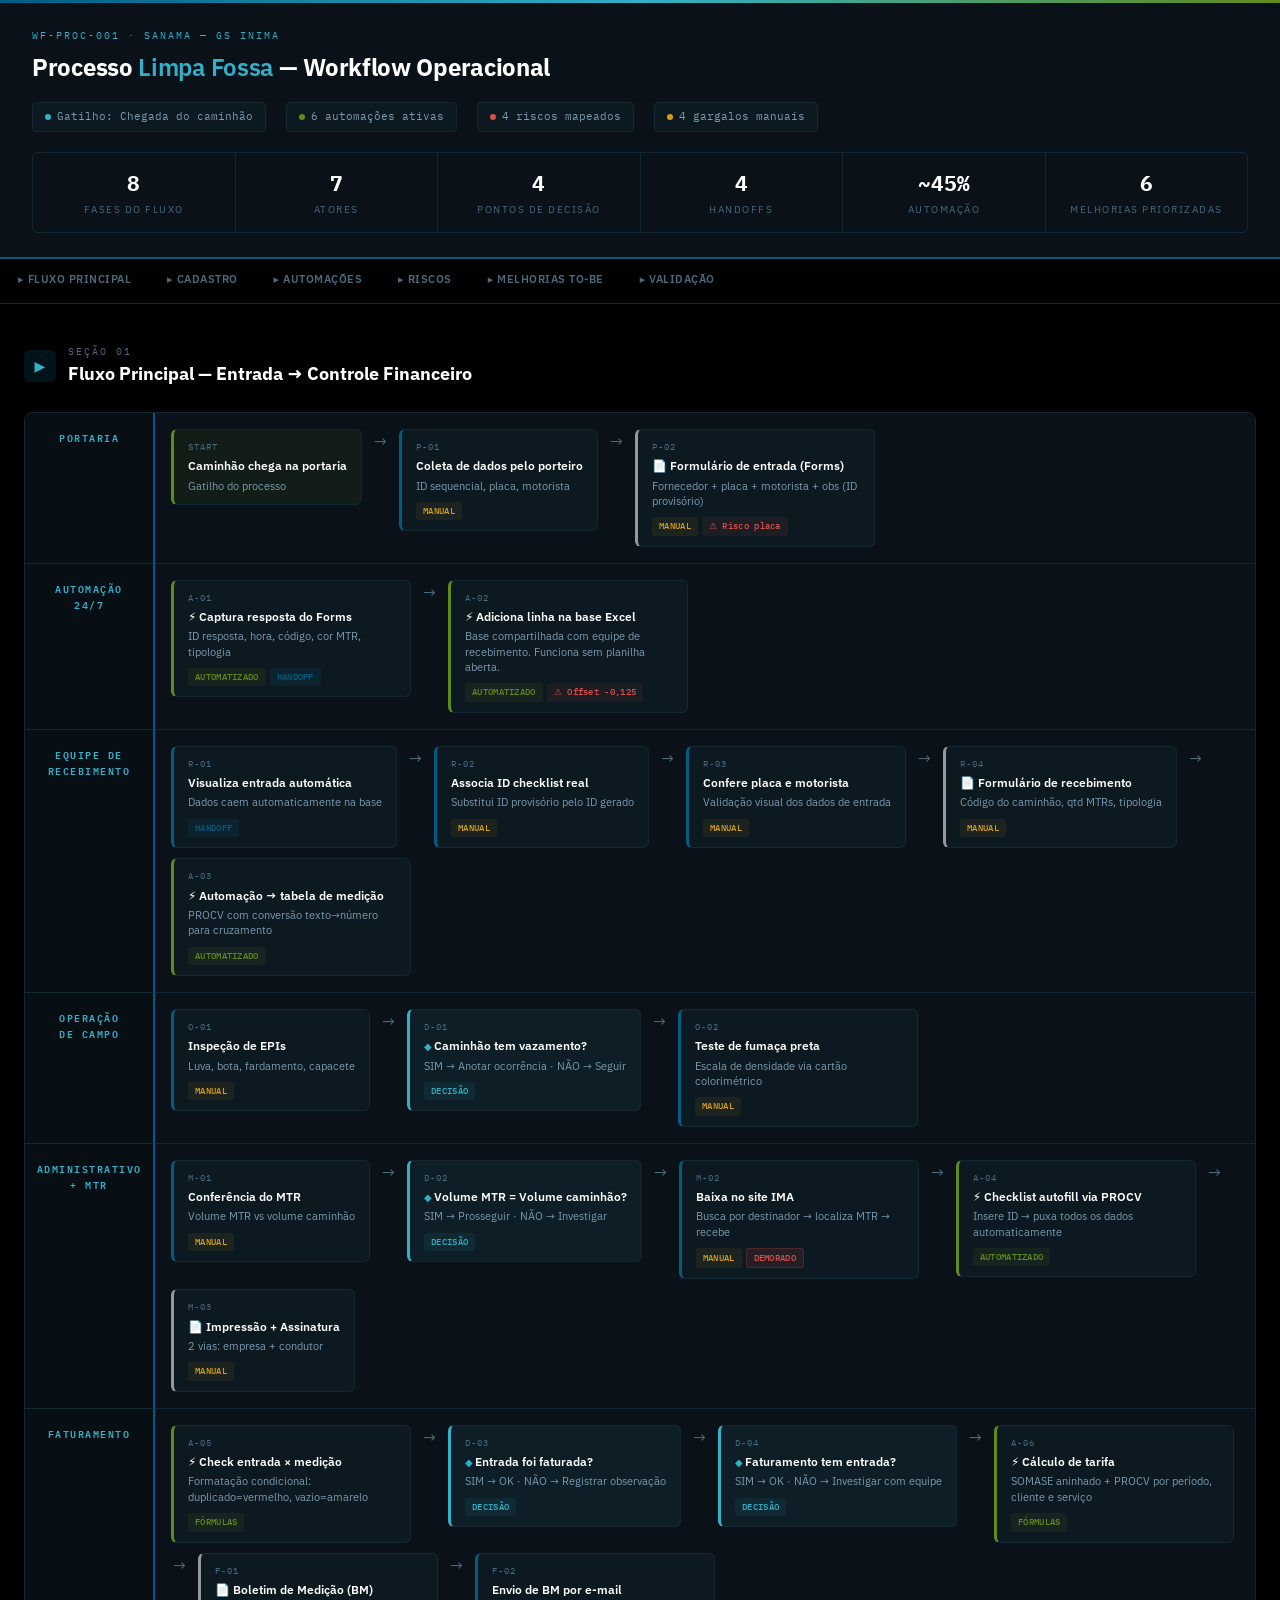
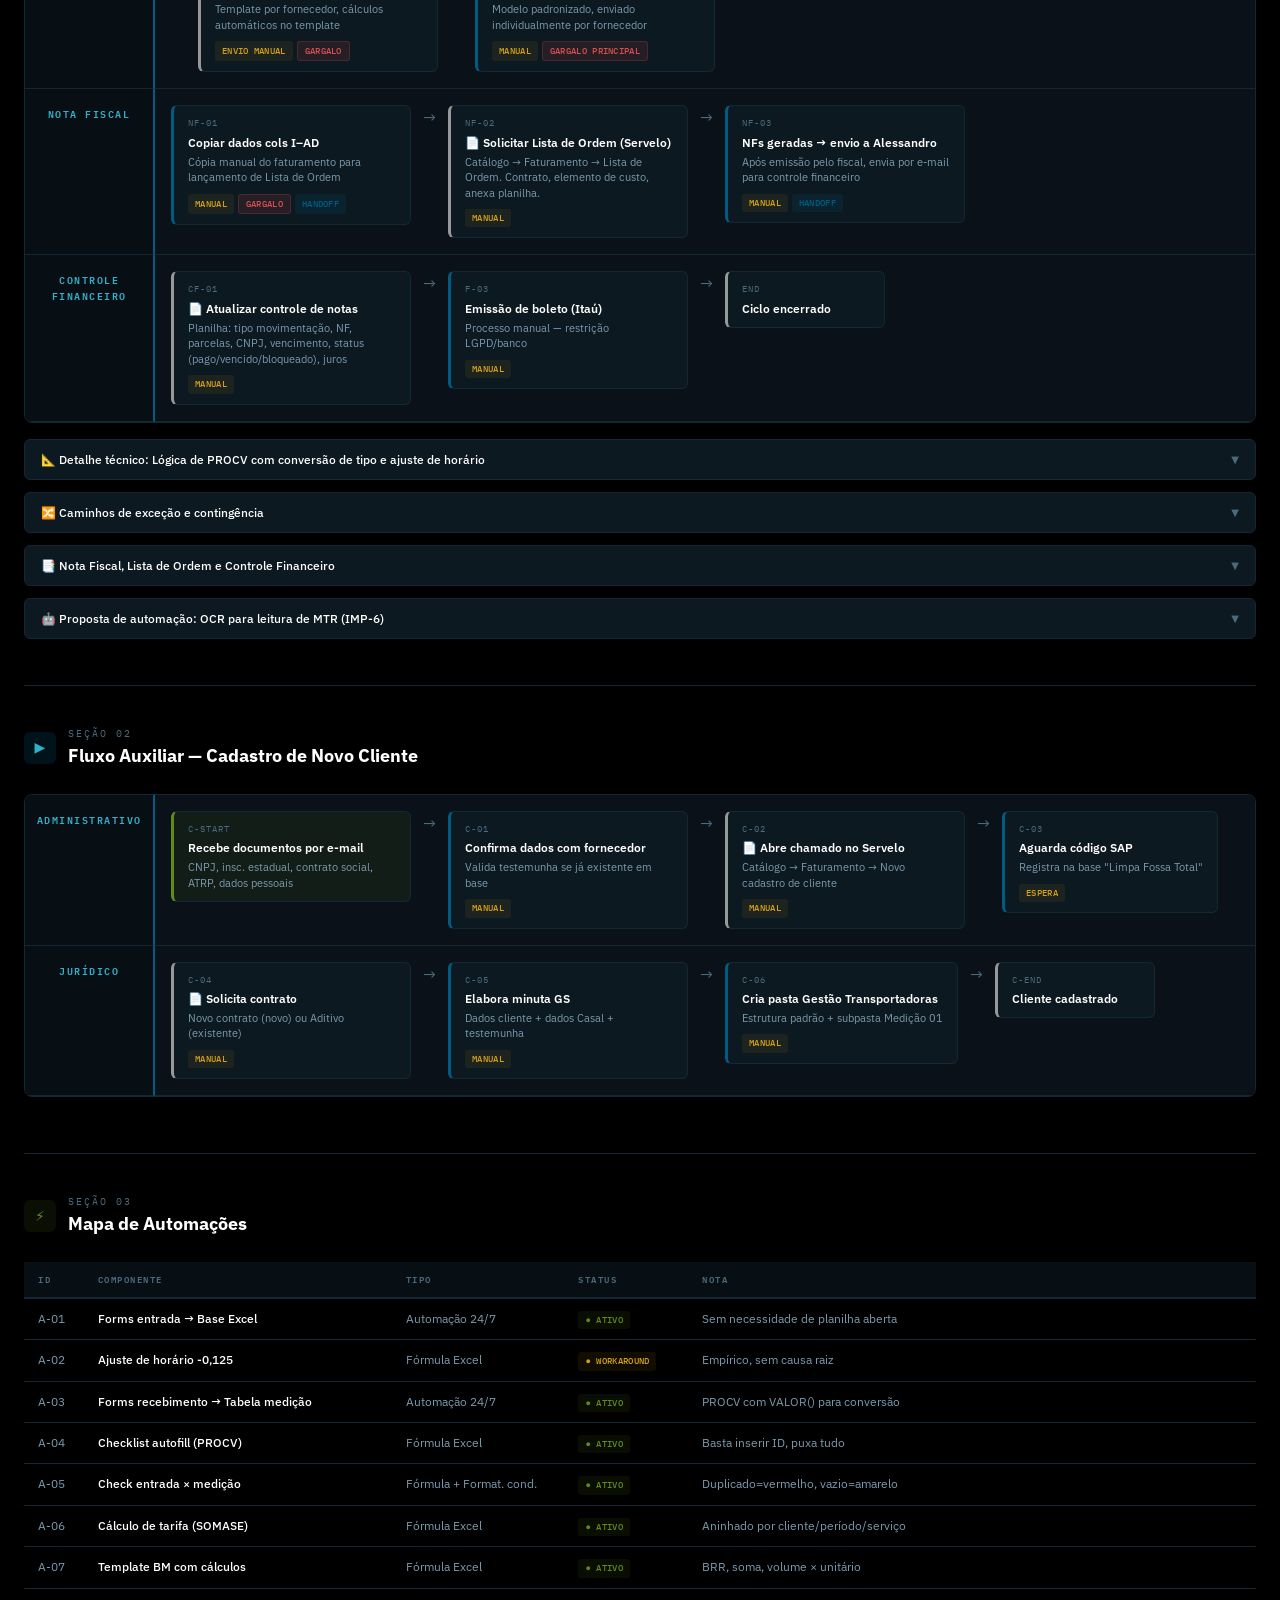
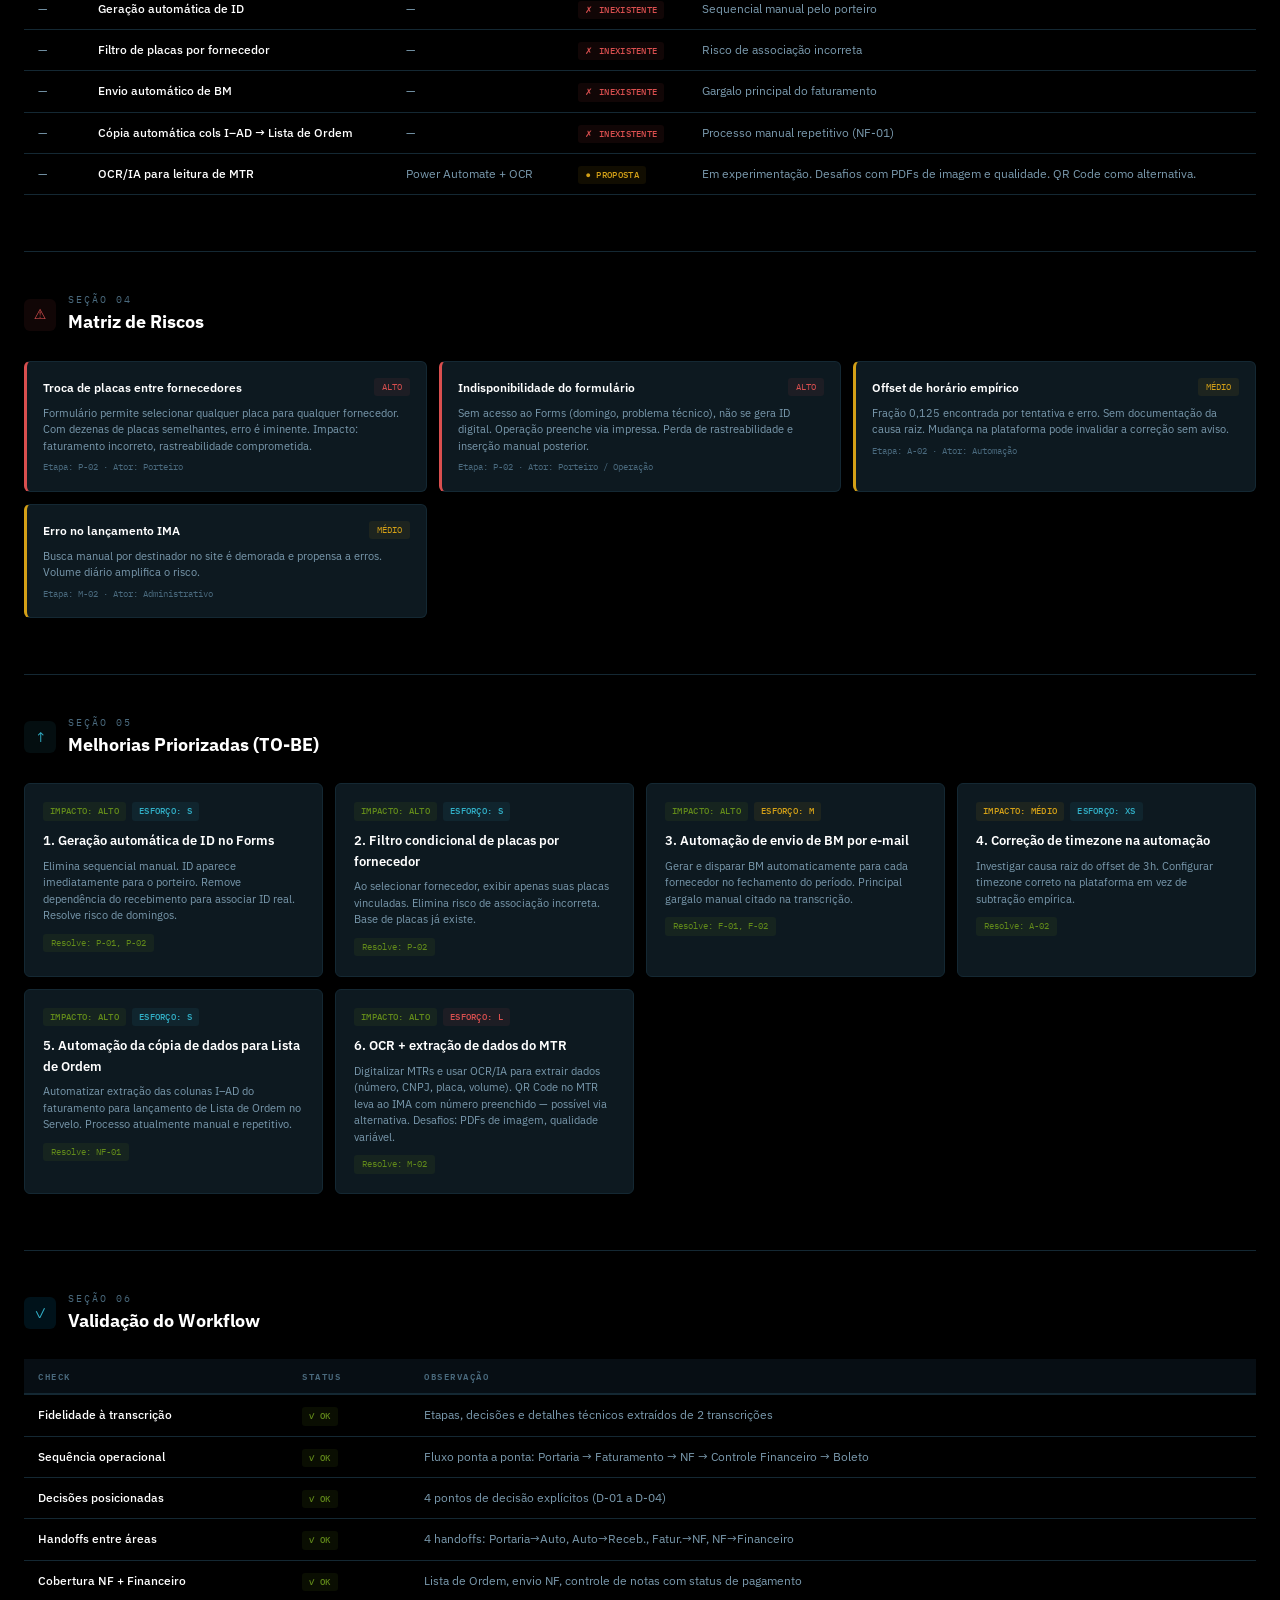
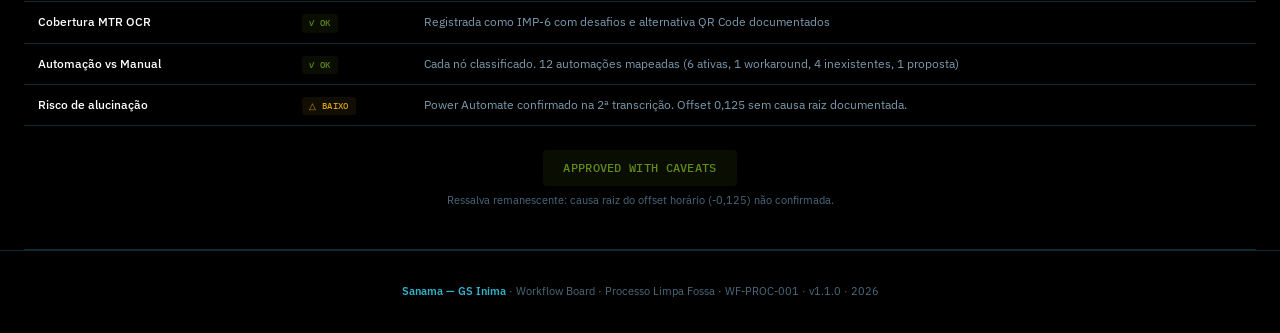
==== index.html @ 97bb38b0 "first commit" ====
<!DOCTYPE html>
<html lang="pt-BR">
<head>
<meta charset="UTF-8">
<meta name="viewport" content="width=device-width, initial-scale=1.0">
<title>Workflow Board — Processo Limpa Fossa | Sanama — GS Inima</title>
<meta name="description" content="Painel operacional do processo Limpa Fossa — workflow completo da entrada de caminhões ao faturamento. Sanama — GS Inima.">
<meta name="robots" content="index, follow">
<meta name="author" content="Sanama — GS Inima">

<!-- Open Graph -->
<meta property="og:title" content="Workflow Board — Processo Limpa Fossa">
<meta property="og:description" content="Painel operacional do processo Limpa Fossa — workflow completo da entrada de caminhões ao faturamento.">
<meta property="og:type" content="website">
<meta property="og:locale" content="pt_BR">

<!-- Favicon -->
<link rel="icon" type="image/svg+xml" href="brand/favicon.svg">

<!-- Fonts -->
<link rel="preconnect" href="https://fonts.googleapis.com">
<link rel="preconnect" href="https://fonts.gstatic.com" crossorigin>
<link href="https://fonts.googleapis.com/css2?family=IBM+Plex+Sans:wght@400;500;600;700&family=IBM+Plex+Mono:wght@400;500&display=swap" rel="stylesheet">

<!-- Styles: tokens → layout → components -->
<link rel="stylesheet" href="app/css/brand-tokens.css">
<link rel="stylesheet" href="app/css/layout.css">
<link rel="stylesheet" href="app/css/components.css">
</head>
<body>

<!-- ═══ BOARD HEADER ═══ -->
<header class="board-header">
  <div class="header-top">
    <div>
      <div class="header-id">WF-PROC-001 · Sanama — GS Inima</div>
      <h1 class="header-title">Processo <span>Limpa Fossa</span> — Workflow Operacional</h1>
    </div>
    <div class="header-meta">
      <div class="meta-chip"><span class="dot dot-info"></span> Gatilho: Chegada do caminhão</div>
      <div class="meta-chip"><span class="dot dot-auto"></span> 6 automações ativas</div>
      <div class="meta-chip"><span class="dot dot-risk"></span> 4 riscos mapeados</div>
      <div class="meta-chip"><span class="dot dot-manual"></span> 4 gargalos manuais</div>
    </div>
  </div>
  <div class="kpi-strip">
    <div class="kpi"><div class="kpi-val">8</div><div class="kpi-label">Fases do fluxo</div></div>
    <div class="kpi"><div class="kpi-val">7</div><div class="kpi-label">Atores</div></div>
    <div class="kpi"><div class="kpi-val">4</div><div class="kpi-label">Pontos de decisão</div></div>
    <div class="kpi"><div class="kpi-val">4</div><div class="kpi-label">Handoffs</div></div>
    <div class="kpi"><div class="kpi-val">~45%</div><div class="kpi-label">Automação</div></div>
    <div class="kpi"><div class="kpi-val">6</div><div class="kpi-label">Melhorias priorizadas</div></div>
  </div>
</header>

<!-- ═══ NAV ═══ -->
<nav class="board-nav" id="board-nav">
  <div class="nav-inner">
    <a href="#fluxo">▸ Fluxo principal</a>
    <a href="#cadastro-flow">▸ Cadastro</a>
    <a href="#automacoes">▸ Automações</a>
    <a href="#riscos">▸ Riscos</a>
    <a href="#melhorias">▸ Melhorias TO-BE</a>
    <a href="#validacao">▸ Validação</a>
  </div>
</nav>

<!-- ═══ MAIN BOARD ═══ -->
<div class="board">

<!-- ═══ FLUXO PRINCIPAL ═══ -->
<section class="board-section" id="fluxo">
  <div class="section-bar">
    <div class="section-icon flow">▶</div>
    <div>
      <div class="section-tag">Seção 01</div>
      <div class="section-name">Fluxo Principal — Entrada → Controle Financeiro</div>
    </div>
  </div>

  <!-- SWIMLANE BOARD -->
  <div class="swimlane-board">

    <!-- PORTARIA -->
    <div class="swim-label"><div class="swim-label-text">Portaria</div></div>
    <div class="swim-content">
      <div class="node node-start">
        <div class="node-id">START</div>
        <div class="node-name">Caminhão chega na portaria</div>
        <div class="node-desc">Gatilho do processo</div>
      </div>
      <div class="arrow-r">→</div>
      <div class="node node-process">
        <div class="node-id">P-01</div>
        <div class="node-name">Coleta de dados pelo porteiro</div>
        <div class="node-desc">ID sequencial, placa, motorista</div>
        <div class="node-badges"><span class="badge b-manual">MANUAL</span></div>
      </div>
      <div class="arrow-r">→</div>
      <div class="node node-document">
        <div class="node-id">P-02</div>
        <div class="node-name">Formulário de entrada (Forms)</div>
        <div class="node-desc">Fornecedor + placa + motorista + obs (ID provisório)</div>
        <div class="node-badges"><span class="badge b-manual">MANUAL</span><span class="badge b-risk">⚠ Risco placa</span></div>
      </div>
    </div>

    <!-- AUTOMAÇÃO -->
    <div class="swim-label"><div class="swim-label-text">Automação<br>24/7</div></div>
    <div class="swim-content">
      <div class="node node-auto">
        <div class="node-id">A-01</div>
        <div class="node-name">Captura resposta do Forms</div>
        <div class="node-desc">ID resposta, hora, código, cor MTR, tipologia</div>
        <div class="node-badges"><span class="badge b-auto">AUTOMATIZADO</span><span class="badge b-handoff">HANDOFF</span></div>
      </div>
      <div class="arrow-r">→</div>
      <div class="node node-auto">
        <div class="node-id">A-02</div>
        <div class="node-name">Adiciona linha na base Excel</div>
        <div class="node-desc">Base compartilhada com equipe de recebimento. Funciona sem planilha aberta.</div>
        <div class="node-badges"><span class="badge b-auto">AUTOMATIZADO</span><span class="badge b-risk">⚠ Offset -0,125</span></div>
      </div>
    </div>

    <!-- RECEBIMENTO -->
    <div class="swim-label"><div class="swim-label-text">Equipe de<br>Recebimento</div></div>
    <div class="swim-content">
      <div class="node node-process">
        <div class="node-id">R-01</div>
        <div class="node-name">Visualiza entrada automática</div>
        <div class="node-desc">Dados caem automaticamente na base</div>
        <div class="node-badges"><span class="badge b-handoff">HANDOFF</span></div>
      </div>
      <div class="arrow-r">→</div>
      <div class="node node-process">
        <div class="node-id">R-02</div>
        <div class="node-name">Associa ID checklist real</div>
        <div class="node-desc">Substitui ID provisório pelo ID gerado</div>
        <div class="node-badges"><span class="badge b-manual">MANUAL</span></div>
      </div>
      <div class="arrow-r">→</div>
      <div class="node node-process">
        <div class="node-id">R-03</div>
        <div class="node-name">Confere placa e motorista</div>
        <div class="node-desc">Validação visual dos dados de entrada</div>
        <div class="node-badges"><span class="badge b-manual">MANUAL</span></div>
      </div>
      <div class="arrow-r">→</div>
      <div class="node node-document">
        <div class="node-id">R-04</div>
        <div class="node-name">Formulário de recebimento</div>
        <div class="node-desc">Código do caminhão, qtd MTRs, tipologia</div>
        <div class="node-badges"><span class="badge b-manual">MANUAL</span></div>
      </div>
      <div class="arrow-r">→</div>
      <div class="node node-auto">
        <div class="node-id">A-03</div>
        <div class="node-name">Automação → tabela de medição</div>
        <div class="node-desc">PROCV com conversão texto→número para cruzamento</div>
        <div class="node-badges"><span class="badge b-auto">AUTOMATIZADO</span></div>
      </div>
    </div>

    <!-- OPERAÇÃO -->
    <div class="swim-label"><div class="swim-label-text">Operação<br>de Campo</div></div>
    <div class="swim-content">
      <div class="node node-process">
        <div class="node-id">O-01</div>
        <div class="node-name">Inspeção de EPIs</div>
        <div class="node-desc">Luva, bota, fardamento, capacete</div>
        <div class="node-badges"><span class="badge b-manual">MANUAL</span></div>
      </div>
      <div class="arrow-r">→</div>
      <div class="node node-decision">
        <div class="node-id">D-01</div>
        <div class="node-name">Caminhão tem vazamento?</div>
        <div class="node-desc">SIM → Anotar ocorrência · NÃO → Seguir</div>
        <div class="node-badges"><span class="badge b-decision">DECISÃO</span></div>
      </div>
      <div class="arrow-r">→</div>
      <div class="node node-process">
        <div class="node-id">O-02</div>
        <div class="node-name">Teste de fumaça preta</div>
        <div class="node-desc">Escala de densidade via cartão colorimétrico</div>
        <div class="node-badges"><span class="badge b-manual">MANUAL</span></div>
      </div>
    </div>

    <!-- ADMINISTRATIVO + MTR -->
    <div class="swim-label"><div class="swim-label-text">Administrativo<br>+ MTR</div></div>
    <div class="swim-content">
      <div class="node node-process">
        <div class="node-id">M-01</div>
        <div class="node-name">Conferência do MTR</div>
        <div class="node-desc">Volume MTR vs volume caminhão</div>
        <div class="node-badges"><span class="badge b-manual">MANUAL</span></div>
      </div>
      <div class="arrow-r">→</div>
      <div class="node node-decision">
        <div class="node-id">D-02</div>
        <div class="node-name">Volume MTR = Volume caminhão?</div>
        <div class="node-desc">SIM → Prosseguir · NÃO → Investigar</div>
        <div class="node-badges"><span class="badge b-decision">DECISÃO</span></div>
      </div>
      <div class="arrow-r">→</div>
      <div class="node node-process">
        <div class="node-id">M-02</div>
        <div class="node-name">Baixa no site IMA</div>
        <div class="node-desc">Busca por destinador → localiza MTR → recebe</div>
        <div class="node-badges"><span class="badge b-manual">MANUAL</span><span class="badge b-bottleneck">DEMORADO</span></div>
      </div>
      <div class="arrow-r">→</div>
      <div class="node node-auto">
        <div class="node-id">A-04</div>
        <div class="node-name">Checklist autofill via PROCV</div>
        <div class="node-desc">Insere ID → puxa todos os dados automaticamente</div>
        <div class="node-badges"><span class="badge b-auto">AUTOMATIZADO</span></div>
      </div>
      <div class="arrow-r">→</div>
      <div class="node node-document">
        <div class="node-id">M-03</div>
        <div class="node-name">Impressão + Assinatura</div>
        <div class="node-desc">2 vias: empresa + condutor</div>
        <div class="node-badges"><span class="badge b-manual">MANUAL</span></div>
      </div>
    </div>

    <!-- FATURAMENTO -->
    <div class="swim-label"><div class="swim-label-text">Faturamento</div></div>
    <div class="swim-content">
      <div class="node node-auto">
        <div class="node-id">A-05</div>
        <div class="node-name">Check entrada × medição</div>
        <div class="node-desc">Formatação condicional: duplicado=vermelho, vazio=amarelo</div>
        <div class="node-badges"><span class="badge b-auto">FÓRMULAS</span></div>
      </div>
      <div class="arrow-r">→</div>
      <div class="node node-decision">
        <div class="node-id">D-03</div>
        <div class="node-name">Entrada foi faturada?</div>
        <div class="node-desc">SIM → OK · NÃO → Registrar observação</div>
        <div class="node-badges"><span class="badge b-decision">DECISÃO</span></div>
      </div>
      <div class="arrow-r">→</div>
      <div class="node node-decision">
        <div class="node-id">D-04</div>
        <div class="node-name">Faturamento tem entrada?</div>
        <div class="node-desc">SIM → OK · NÃO → Investigar com equipe</div>
        <div class="node-badges"><span class="badge b-decision">DECISÃO</span></div>
      </div>
      <div class="arrow-r">→</div>
      <div class="node node-auto">
        <div class="node-id">A-06</div>
        <div class="node-name">Cálculo de tarifa</div>
        <div class="node-desc">SOMASE aninhado + PROCV por período, cliente e serviço</div>
        <div class="node-badges"><span class="badge b-auto">FÓRMULAS</span></div>
      </div>
      <div class="arrow-r">→</div>
      <div class="node node-document">
        <div class="node-id">F-01</div>
        <div class="node-name">Boletim de Medição (BM)</div>
        <div class="node-desc">Template por fornecedor, cálculos automáticos no template</div>
        <div class="node-badges"><span class="badge b-manual">ENVIO MANUAL</span><span class="badge b-bottleneck">GARGALO</span></div>
      </div>
      <div class="arrow-r">→</div>
      <div class="node node-process">
        <div class="node-id">F-02</div>
        <div class="node-name">Envio de BM por e-mail</div>
        <div class="node-desc">Modelo padronizado, enviado individualmente por fornecedor</div>
        <div class="node-badges"><span class="badge b-manual">MANUAL</span><span class="badge b-bottleneck">GARGALO PRINCIPAL</span></div>
      </div>
    </div>

    <!-- NOTA FISCAL -->
    <div class="swim-label"><div class="swim-label-text">Nota Fiscal</div></div>
    <div class="swim-content">
      <div class="node node-process">
        <div class="node-id">NF-01</div>
        <div class="node-name">Copiar dados cols I–AD</div>
        <div class="node-desc">Cópia manual do faturamento para lançamento de Lista de Ordem</div>
        <div class="node-badges"><span class="badge b-manual">MANUAL</span><span class="badge b-bottleneck">GARGALO</span><span class="badge b-handoff">HANDOFF</span></div>
      </div>
      <div class="arrow-r">→</div>
      <div class="node node-document">
        <div class="node-id">NF-02</div>
        <div class="node-name">Solicitar Lista de Ordem (Servelo)</div>
        <div class="node-desc">Catálogo → Faturamento → Lista de Ordem. Contrato, elemento de custo, anexa planilha.</div>
        <div class="node-badges"><span class="badge b-manual">MANUAL</span></div>
      </div>
      <div class="arrow-r">→</div>
      <div class="node node-process">
        <div class="node-id">NF-03</div>
        <div class="node-name">NFs geradas → envio a Alessandro</div>
        <div class="node-desc">Após emissão pelo fiscal, envia por e-mail para controle financeiro</div>
        <div class="node-badges"><span class="badge b-manual">MANUAL</span><span class="badge b-handoff">HANDOFF</span></div>
      </div>
    </div>

    <!-- CONTROLE FINANCEIRO -->
    <div class="swim-label"><div class="swim-label-text">Controle<br>Financeiro</div></div>
    <div class="swim-content">
      <div class="node node-document">
        <div class="node-id">CF-01</div>
        <div class="node-name">Atualizar controle de notas</div>
        <div class="node-desc">Planilha: tipo movimentação, NF, parcelas, CNPJ, vencimento, status (pago/vencido/bloqueado), juros</div>
        <div class="node-badges"><span class="badge b-manual">MANUAL</span></div>
      </div>
      <div class="arrow-r">→</div>
      <div class="node node-process">
        <div class="node-id">F-03</div>
        <div class="node-name">Emissão de boleto (Itaú)</div>
        <div class="node-desc">Processo manual — restrição LGPD/banco</div>
        <div class="node-badges"><span class="badge b-manual">MANUAL</span></div>
      </div>
      <div class="arrow-r">→</div>
      <div class="node node-end">
        <div class="node-id">END</div>
        <div class="node-name">Ciclo encerrado</div>
      </div>
    </div>
  </div>

  <!-- Expandable: Detalhes técnicos -->
  <button class="detail-toggle" onclick="toggleDetail(this)">
    <span>📐 Detalhe técnico: Lógica de PROCV com conversão de tipo e ajuste de horário</span>
    <span class="chevron">▼</span>
  </button>
  <div class="detail-body">
    <div class="detail-inner">
      <strong>Conversão de tipo:</strong> O ID da resposta do Forms é texto; o ID na base de medição é número. O PROCV usa VALOR() para converter texto → número inteiro antes da procura.<br><br>
      <strong>Ajuste de horário:</strong> A automação registra hora com offset de +3h em relação ao real. Subtração de 0,125 (fração de dia = 3h) corrige o problema. Método: comparação manual entre hora de chegada física e hora registrada, até convergir.<br><br>
      <strong>Fórmulas de faturamento:</strong> SOMASE aninhado procura por cliente + período + serviço e retorna volume em m³. PROCV de apoio retorna valor unitário. Descontos aplicados diretamente no unitário antes da multiplicação.
    </div>
  </div>

  <!-- Expandable: Exceções -->
  <button class="detail-toggle" onclick="toggleDetail(this)">
    <span>🔀 Caminhos de exceção e contingência</span>
    <span class="chevron">▼</span>
  </button>
  <div class="detail-body">
    <div class="detail-inner">
      <strong>Domingo / Sem acesso ao Forms:</strong> Porteiro não gera ID digital. Equipe de operação preenche via impressa manualmente. Impacto: perda de rastreabilidade digital, inserção manual posterior.<br><br>
      <strong>Entrada sem faturamento:</strong> Quando caminhão não descarta (flat de gordura, porta lançada 2x). Requer observação justificando. Check administrativo identifica esses casos.<br><br>
      <strong>Faturamento sem entrada:</strong> Anomalia que exige investigação com equipe de recebimento.
    </div>
  </div>

  <!-- Expandable: Nota Fiscal + Controle Financeiro -->
  <button class="detail-toggle" onclick="toggleDetail(this)">
    <span>📑 Nota Fiscal, Lista de Ordem e Controle Financeiro</span>
    <span class="chevron">▼</span>
  </button>
  <div class="detail-body">
    <div class="detail-inner">
      <strong>Lista de Ordem:</strong> Após clientes confirmarem (ou após 2 dias sem retorno), copia-se manualmente as colunas I a AD da planilha de faturamento. Solicitação via Servelo: Catálogo → Faturamento → Lista de Ordem. Campos fixos: contrato, elemento de custo. Anexa planilha e informa referência (ex: "Lista de Ordem nº 142").<br><br>
      <strong>Controle Financeiro:</strong> Planilha gerida por Alessandro. Campos: tipo de movimentação (entrada, parcelamento, adiantamento), número NF, parcela atual / total, CNPJ, data de lançamento, valor emitido, vencimento, dias bloqueados, data de bloqueio, tratativa, data de pagamento, valor recebido, juros, receita/despesas. Fórmula de status: se vencido, calcula diferença entre data de bloqueio e vencimento. Campos de receita/despesas raramente preenchidos na prática.
    </div>
  </div>

  <!-- Expandable: MTR OCR proposta -->
  <button class="detail-toggle" onclick="toggleDetail(this)">
    <span>🤖 Proposta de automação: OCR para leitura de MTR (IMP-6)</span>
    <span class="chevron">▼</span>
  </button>
  <div class="detail-body">
    <div class="detail-inner">
      <strong>Conceito:</strong> Digitalizar todos os MTRs do dia no final do expediente. Automação (Power Automate + OCR/IA) lê os documentos e extrai: número MTR, razão social do gerador, CNPJ, transportador, placa, motorista, código IBAMA, volume (litros/m³/ton).<br><br>
      <strong>Desafios identificados:</strong> Os MTRs são PDFs de imagem (não copiáveis). A qualidade da cópia varia e causa dificuldade para OCR reconhecer números. O campo de assinatura do motorista é manuscrito, não digitado — difícil de extrair automaticamente.<br><br>
      <strong>Via alternativa (QR Code):</strong> Cada MTR possui QR Code que redireciona ao site do IMA com o número do MTR já preenchido na tela de consulta. Possível via de extração de dados via scraping ou API do IMA — mas até o momento não há API disponível.
    </div>
  </div>
</section>

<!-- ═══ FLUXO CADASTRO ═══ -->
<section class="board-section" id="cadastro-flow">
  <div class="section-bar">
    <div class="section-icon flow">▶</div>
    <div>
      <div class="section-tag">Seção 02</div>
      <div class="section-name">Fluxo Auxiliar — Cadastro de Novo Cliente</div>
    </div>
  </div>

  <div class="swimlane-board">
    <div class="swim-label"><div class="swim-label-text">Administrativo</div></div>
    <div class="swim-content">
      <div class="node node-start">
        <div class="node-id">C-START</div>
        <div class="node-name">Recebe documentos por e-mail</div>
        <div class="node-desc">CNPJ, insc. estadual, contrato social, ATRP, dados pessoais</div>
      </div>
      <div class="arrow-r">→</div>
      <div class="node node-process">
        <div class="node-id">C-01</div>
        <div class="node-name">Confirma dados com fornecedor</div>
        <div class="node-desc">Valida testemunha se já existente em base</div>
        <div class="node-badges"><span class="badge b-manual">MANUAL</span></div>
      </div>
      <div class="arrow-r">→</div>
      <div class="node node-document">
        <div class="node-id">C-02</div>
        <div class="node-name">Abre chamado no Servelo</div>
        <div class="node-desc">Catálogo → Faturamento → Novo cadastro de cliente</div>
        <div class="node-badges"><span class="badge b-manual">MANUAL</span></div>
      </div>
      <div class="arrow-r">→</div>
      <div class="node node-process">
        <div class="node-id">C-03</div>
        <div class="node-name">Aguarda código SAP</div>
        <div class="node-desc">Registra na base "Limpa Fossa Total"</div>
        <div class="node-badges"><span class="badge b-manual">ESPERA</span></div>
      </div>
    </div>

    <div class="swim-label"><div class="swim-label-text">Jurídico</div></div>
    <div class="swim-content">
      <div class="node node-document">
        <div class="node-id">C-04</div>
        <div class="node-name">Solicita contrato</div>
        <div class="node-desc">Novo contrato (novo) ou Aditivo (existente)</div>
        <div class="node-badges"><span class="badge b-manual">MANUAL</span></div>
      </div>
      <div class="arrow-r">→</div>
      <div class="node node-process">
        <div class="node-id">C-05</div>
        <div class="node-name">Elabora minuta GS</div>
        <div class="node-desc">Dados cliente + dados Casal + testemunha</div>
        <div class="node-badges"><span class="badge b-manual">MANUAL</span></div>
      </div>
      <div class="arrow-r">→</div>
      <div class="node node-process">
        <div class="node-id">C-06</div>
        <div class="node-name">Cria pasta Gestão Transportadoras</div>
        <div class="node-desc">Estrutura padrão + subpasta Medição 01</div>
        <div class="node-badges"><span class="badge b-manual">MANUAL</span></div>
      </div>
      <div class="arrow-r">→</div>
      <div class="node node-end">
        <div class="node-id">C-END</div>
        <div class="node-name">Cliente cadastrado</div>
      </div>
    </div>
  </div>
</section>

<!-- ═══ AUTOMAÇÕES ═══ -->
<section class="board-section" id="automacoes">
  <div class="section-bar">
    <div class="section-icon auto">⚡</div>
    <div>
      <div class="section-tag">Seção 03</div>
      <div class="section-name">Mapa de Automações</div>
    </div>
  </div>

  <table class="auto-table">
    <thead>
      <tr><th>ID</th><th>Componente</th><th>Tipo</th><th>Status</th><th>Nota</th></tr>
    </thead>
    <tbody>
      <tr><td>A-01</td><td class="td-name">Forms entrada → Base Excel</td><td>Automação 24/7</td><td><span class="badge b-auto">● ATIVO</span></td><td>Sem necessidade de planilha aberta</td></tr>
      <tr><td>A-02</td><td class="td-name">Ajuste de horário -0,125</td><td>Fórmula Excel</td><td><span class="badge b-warning">● WORKAROUND</span></td><td>Empírico, sem causa raiz</td></tr>
      <tr><td>A-03</td><td class="td-name">Forms recebimento → Tabela medição</td><td>Automação 24/7</td><td><span class="badge b-auto">● ATIVO</span></td><td>PROCV com VALOR() para conversão</td></tr>
      <tr><td>A-04</td><td class="td-name">Checklist autofill (PROCV)</td><td>Fórmula Excel</td><td><span class="badge b-auto">● ATIVO</span></td><td>Basta inserir ID, puxa tudo</td></tr>
      <tr><td>A-05</td><td class="td-name">Check entrada × medição</td><td>Fórmula + Format. cond.</td><td><span class="badge b-auto">● ATIVO</span></td><td>Duplicado=vermelho, vazio=amarelo</td></tr>
      <tr><td>A-06</td><td class="td-name">Cálculo de tarifa (SOMASE)</td><td>Fórmula Excel</td><td><span class="badge b-auto">● ATIVO</span></td><td>Aninhado por cliente/período/serviço</td></tr>
      <tr><td>A-07</td><td class="td-name">Template BM com cálculos</td><td>Fórmula Excel</td><td><span class="badge b-auto">● ATIVO</span></td><td>BRR, soma, volume × unitário</td></tr>
      <tr><td>—</td><td class="td-name">Geração automática de ID</td><td>—</td><td><span class="badge b-risk">✗ INEXISTENTE</span></td><td>Sequencial manual pelo porteiro</td></tr>
      <tr><td>—</td><td class="td-name">Filtro de placas por fornecedor</td><td>—</td><td><span class="badge b-risk">✗ INEXISTENTE</span></td><td>Risco de associação incorreta</td></tr>
      <tr><td>—</td><td class="td-name">Envio automático de BM</td><td>—</td><td><span class="badge b-risk">✗ INEXISTENTE</span></td><td>Gargalo principal do faturamento</td></tr>
      <tr><td>—</td><td class="td-name">Cópia automática cols I–AD → Lista de Ordem</td><td>—</td><td><span class="badge b-risk">✗ INEXISTENTE</span></td><td>Processo manual repetitivo (NF-01)</td></tr>
      <tr><td>—</td><td class="td-name">OCR/IA para leitura de MTR</td><td>Power Automate + OCR</td><td><span class="badge b-warning">● PROPOSTA</span></td><td>Em experimentação. Desafios com PDFs de imagem e qualidade. QR Code como alternativa.</td></tr>
    </tbody>
  </table>
</section>

<!-- ═══ RISCOS ═══ -->
<section class="board-section" id="riscos">
  <div class="section-bar">
    <div class="section-icon risk">⚠</div>
    <div>
      <div class="section-tag">Seção 04</div>
      <div class="section-name">Matriz de Riscos</div>
    </div>
  </div>

  <div class="risk-grid">
    <div class="risk-card high">
      <div class="risk-header">
        <div class="risk-title">Troca de placas entre fornecedores</div>
        <span class="risk-level rl-high">ALTO</span>
      </div>
      <div class="risk-desc">Formulário permite selecionar qualquer placa para qualquer fornecedor. Com dezenas de placas semelhantes, erro é iminente. Impacto: faturamento incorreto, rastreabilidade comprometida.</div>
      <div class="risk-step">Etapa: P-02 · Ator: Porteiro</div>
    </div>
    <div class="risk-card high">
      <div class="risk-header">
        <div class="risk-title">Indisponibilidade do formulário</div>
        <span class="risk-level rl-high">ALTO</span>
      </div>
      <div class="risk-desc">Sem acesso ao Forms (domingo, problema técnico), não se gera ID digital. Operação preenche via impressa. Perda de rastreabilidade e inserção manual posterior.</div>
      <div class="risk-step">Etapa: P-02 · Ator: Porteiro / Operação</div>
    </div>
    <div class="risk-card medium">
      <div class="risk-header">
        <div class="risk-title">Offset de horário empírico</div>
        <span class="risk-level rl-med">MÉDIO</span>
      </div>
      <div class="risk-desc">Fração 0,125 encontrada por tentativa e erro. Sem documentação da causa raiz. Mudança na plataforma pode invalidar a correção sem aviso.</div>
      <div class="risk-step">Etapa: A-02 · Ator: Automação</div>
    </div>
    <div class="risk-card medium">
      <div class="risk-header">
        <div class="risk-title">Erro no lançamento IMA</div>
        <span class="risk-level rl-med">MÉDIO</span>
      </div>
      <div class="risk-desc">Busca manual por destinador no site é demorada e propensa a erros. Volume diário amplifica o risco.</div>
      <div class="risk-step">Etapa: M-02 · Ator: Administrativo</div>
    </div>
  </div>
</section>

<!-- ═══ MELHORIAS ═══ -->
<section class="board-section" id="melhorias">
  <div class="section-bar">
    <div class="section-icon improve">↑</div>
    <div>
      <div class="section-tag">Seção 05</div>
      <div class="section-name">Melhorias Priorizadas (TO-BE)</div>
    </div>
  </div>

  <div class="improve-grid">
    <div class="improve-card">
      <div class="improve-priority">
        <span class="badge b-auto">IMPACTO: ALTO</span>
        <span class="badge b-decision">ESFORÇO: S</span>
      </div>
      <div class="improve-title">1. Geração automática de ID no Forms</div>
      <div class="improve-desc">Elimina sequencial manual. ID aparece imediatamente para o porteiro. Remove dependência do recebimento para associar ID real. Resolve risco de domingos.</div>
      <div class="improve-target">Resolve: P-01, P-02</div>
    </div>
    <div class="improve-card">
      <div class="improve-priority">
        <span class="badge b-auto">IMPACTO: ALTO</span>
        <span class="badge b-decision">ESFORÇO: S</span>
      </div>
      <div class="improve-title">2. Filtro condicional de placas por fornecedor</div>
      <div class="improve-desc">Ao selecionar fornecedor, exibir apenas suas placas vinculadas. Elimina risco de associação incorreta. Base de placas já existe.</div>
      <div class="improve-target">Resolve: P-02</div>
    </div>
    <div class="improve-card">
      <div class="improve-priority">
        <span class="badge b-auto">IMPACTO: ALTO</span>
        <span class="badge b-warning">ESFORÇO: M</span>
      </div>
      <div class="improve-title">3. Automação de envio de BM por e-mail</div>
      <div class="improve-desc">Gerar e disparar BM automaticamente para cada fornecedor no fechamento do período. Principal gargalo manual citado na transcrição.</div>
      <div class="improve-target">Resolve: F-01, F-02</div>
    </div>
    <div class="improve-card">
      <div class="improve-priority">
        <span class="badge b-warning">IMPACTO: MÉDIO</span>
        <span class="badge b-decision">ESFORÇO: XS</span>
      </div>
      <div class="improve-title">4. Correção de timezone na automação</div>
      <div class="improve-desc">Investigar causa raiz do offset de 3h. Configurar timezone correto na plataforma em vez de subtração empírica.</div>
      <div class="improve-target">Resolve: A-02</div>
    </div>
    <div class="improve-card">
      <div class="improve-priority">
        <span class="badge b-auto">IMPACTO: ALTO</span>
        <span class="badge b-decision">ESFORÇO: S</span>
      </div>
      <div class="improve-title">5. Automação da cópia de dados para Lista de Ordem</div>
      <div class="improve-desc">Automatizar extração das colunas I–AD do faturamento para lançamento de Lista de Ordem no Servelo. Processo atualmente manual e repetitivo.</div>
      <div class="improve-target">Resolve: NF-01</div>
    </div>
    <div class="improve-card">
      <div class="improve-priority">
        <span class="badge b-auto">IMPACTO: ALTO</span>
        <span class="badge b-risk">ESFORÇO: L</span>
      </div>
      <div class="improve-title">6. OCR + extração de dados do MTR</div>
      <div class="improve-desc">Digitalizar MTRs e usar OCR/IA para extrair dados (número, CNPJ, placa, volume). QR Code no MTR leva ao IMA com número preenchido — possível via alternativa. Desafios: PDFs de imagem, qualidade variável.</div>
      <div class="improve-target">Resolve: M-02</div>
    </div>
  </div>
</section>

<!-- ═══ VALIDAÇÃO ═══ -->
<section class="board-section" id="validacao">
  <div class="section-bar">
    <div class="section-icon flow">✓</div>
    <div>
      <div class="section-tag">Seção 06</div>
      <div class="section-name">Validação do Workflow</div>
    </div>
  </div>

  <table class="auto-table">
    <thead><tr><th>Check</th><th>Status</th><th>Observação</th></tr></thead>
    <tbody>
      <tr><td class="td-name">Fidelidade à transcrição</td><td><span class="badge b-auto">✓ OK</span></td><td>Etapas, decisões e detalhes técnicos extraídos de 2 transcrições</td></tr>
      <tr><td class="td-name">Sequência operacional</td><td><span class="badge b-auto">✓ OK</span></td><td>Fluxo ponta a ponta: Portaria → Faturamento → NF → Controle Financeiro → Boleto</td></tr>
      <tr><td class="td-name">Decisões posicionadas</td><td><span class="badge b-auto">✓ OK</span></td><td>4 pontos de decisão explícitos (D-01 a D-04)</td></tr>
      <tr><td class="td-name">Handoffs entre áreas</td><td><span class="badge b-auto">✓ OK</span></td><td>4 handoffs: Portaria→Auto, Auto→Receb., Fatur.→NF, NF→Financeiro</td></tr>
      <tr><td class="td-name">Cobertura NF + Financeiro</td><td><span class="badge b-auto">✓ OK</span></td><td>Lista de Ordem, envio NF, controle de notas com status de pagamento</td></tr>
      <tr><td class="td-name">Cobertura MTR OCR</td><td><span class="badge b-auto">✓ OK</span></td><td>Registrada como IMP-6 com desafios e alternativa QR Code documentados</td></tr>
      <tr><td class="td-name">Automação vs Manual</td><td><span class="badge b-auto">✓ OK</span></td><td>Cada nó classificado. 12 automações mapeadas (6 ativas, 1 workaround, 4 inexistentes, 1 proposta)</td></tr>
      <tr><td class="td-name">Risco de alucinação</td><td><span class="badge b-warning">△ BAIXO</span></td><td>Power Automate confirmado na 2ª transcrição. Offset 0,125 sem causa raiz documentada.</td></tr>
    </tbody>
  </table>

  <div class="validation-status">
    <span class="badge b-auto" style="font-size:12px;padding:8px 20px;border-radius:4px;">APPROVED WITH CAVEATS</span>
    <p>Ressalva remanescente: causa raiz do offset horário (-0,125) não confirmada.</p>
  </div>
</section>

</div><!-- /board -->

<footer class="board-footer">
  <strong>Sanama — GS Inima</strong> · Workflow Board · Processo Limpa Fossa · WF-PROC-001 · v1.1.0 · 2026
</footer>

<script src="app/js/board.js"></script>
</body>
</html>
---- app/css/brand-tokens.css ----
/* ═══════════════════════════════════════════
   brand-tokens.css
   Sanama — GS Inima · Design Tokens
   Camada de marca isolada do layout.
   ═══════════════════════════════════════════ */

:root {
  /* ── Brand Palette ── */
  --brand-dark:   #005C83;
  --brand-cyan:   #31B0C8;
  --brand-green:  #628A1A;
  --brand-green2: #648C3D;
  --brand-gray:   #979899;

  /* ── Surfaces ── */
  --bg:            #000000;
  --bg-panel:      #0A1118;
  --bg-card:       #0D1920;
  --bg-card-hover: #112530;
  --bg-swimlane:   #070E14;
  --border:        #142833;
  --border-active: #1E3D4F;

  /* ── Text ── */
  --text:      #D0DCE4;
  --text-muted:#7A9AAE;
  --text-dim:  #4A6A7E;

  /* ── Semantic States ── */
  --danger:     #D94F4F;
  --danger-bg:  rgba(217,79,79,0.08);
  --warning:    #D4A017;
  --warning-bg: rgba(212,160,23,0.08);
  --auto-color: var(--brand-green);
  --auto-bg:    rgba(98,138,26,0.1);
  --decision-color: var(--brand-cyan);
  --decision-bg:    rgba(49,176,200,0.08);

  /* ── Typography ── */
  --sans: 'IBM Plex Sans', system-ui, sans-serif;
  --mono: 'IBM Plex Mono', monospace;
}
---- app/css/layout.css ----
/* ═══════════════════════════════════════════
   layout.css
   Estrutura, grid, espaçamento, responsividade.
   Não contém cores nem tipografia — veja brand-tokens.css.
   ═══════════════════════════════════════════ */

/* ── Reset ── */
*, *::before, *::after { margin: 0; padding: 0; box-sizing: border-box; }
html { scroll-behavior: smooth; }
body {
  font-family: var(--sans);
  background: var(--bg);
  color: var(--text);
  line-height: 1.6;
  -webkit-font-smoothing: antialiased;
}

/* ── Header ── */
.board-header {
  background: var(--bg-panel);
  border-bottom: 2px solid var(--brand-dark);
  padding: 28px 32px 24px;
  position: relative;
  overflow: hidden;
}
.board-header::after {
  content: '';
  position: absolute;
  top: 0; left: 0; right: 0;
  height: 3px;
  background: linear-gradient(90deg, var(--brand-dark), var(--brand-cyan), var(--brand-green));
}
.header-top {
  display: flex;
  align-items: center;
  justify-content: space-between;
  flex-wrap: wrap;
  gap: 16px;
  max-width: 1400px;
  margin: 0 auto;
}
.header-meta {
  display: flex;
  gap: 20px;
  flex-wrap: wrap;
}

/* ── KPI Strip ── */
.kpi-strip {
  display: flex;
  gap: 1px;
  background: var(--border);
  border: 1px solid var(--border);
  border-radius: 6px;
  overflow: hidden;
  max-width: 1400px;
  margin: 20px auto 0;
}
.kpi {
  flex: 1;
  background: var(--bg-panel);
  padding: 14px 18px;
  text-align: center;
  min-width: 120px;
}

/* ── Navigation ── */
.board-nav {
  position: sticky;
  top: 0;
  z-index: 100;
  background: rgba(0, 0, 0, 0.94);
  backdrop-filter: blur(12px);
  border-bottom: 1px solid var(--border);
  overflow-x: auto;
  -webkit-overflow-scrolling: touch;
}
.nav-inner {
  display: flex;
  max-width: 1400px;
  margin: 0 auto;
}

/* ── Board ── */
.board {
  max-width: 1400px;
  margin: 0 auto;
  padding: 0 24px;
}
.board-section {
  padding: 40px 0;
  border-bottom: 1px solid var(--border);
}
.section-bar {
  display: flex;
  align-items: center;
  gap: 12px;
  margin-bottom: 24px;
}

/* ── Swimlane Board ── */
.swimlane-board {
  display: grid;
  grid-template-columns: 130px 1fr;
  gap: 0;
  border: 1px solid var(--border);
  border-radius: 8px;
  overflow: hidden;
  margin: 16px 0;
}
.swim-label {
  background: var(--bg-swimlane);
  border-right: 2px solid var(--brand-dark);
  border-bottom: 1px solid var(--border);
  padding: 16px 12px;
  display: flex;
  align-items: flex-start;
  justify-content: center;
}
.swim-content {
  background: var(--bg-panel);
  border-bottom: 1px solid var(--border);
  padding: 16px;
  display: flex;
  flex-wrap: wrap;
  gap: 10px;
  align-items: flex-start;
}

/* ── Grids ── */
.risk-grid,
.improve-grid {
  display: grid;
  grid-template-columns: repeat(auto-fit, minmax(300px, 1fr));
  gap: 12px;
  margin: 16px 0;
}
.improve-grid {
  grid-template-columns: repeat(auto-fit, minmax(280px, 1fr));
}

/* ── Footer ── */
.board-footer {
  padding: 32px 24px;
  text-align: center;
  border-top: 1px solid var(--border);
}

/* ── Validation Status ── */
.validation-status {
  text-align: center;
  margin-top: 24px;
}

/* ── Responsive ── */
@media (max-width: 768px) {
  .board-header { padding: 20px 16px; }
  .header-top { flex-direction: column; align-items: flex-start; }
  .kpi-strip { flex-wrap: wrap; }
  .kpi { min-width: 100px; }
  .board { padding: 0 12px; }
  .swimlane-board { grid-template-columns: 1fr; }
  .swim-label {
    border-right: none;
    border-bottom: 2px solid var(--brand-dark);
    padding: 10px;
  }
  .swim-content { padding: 12px; }
  .risk-grid,
  .improve-grid { grid-template-columns: 1fr; }
}

@media print {
  .board-nav { position: static; }
  .detail-body { max-height: none !important; }
}
---- app/css/components.css ----
/* ═══════════════════════════════════════════
   components.css
   Componentes visuais do workflow board:
   nodes, badges, cards, tables, panels.
   ═══════════════════════════════════════════ */

/* ══ HEADER COMPONENTS ══ */
.header-id {
  font-family: var(--mono);
  font-size: 10px;
  letter-spacing: 2px;
  color: var(--brand-cyan);
  text-transform: uppercase;
  margin-bottom: 4px;
}
.header-title {
  font-size: 1.5rem;
  font-weight: 700;
  color: #fff;
  letter-spacing: -0.3px;
}
.header-title span { color: var(--brand-cyan); font-weight: 600; }

.meta-chip {
  display: flex;
  align-items: center;
  gap: 6px;
  font-size: 11px;
  font-family: var(--mono);
  padding: 5px 12px;
  border-radius: 4px;
  background: var(--bg-card);
  border: 1px solid var(--border);
  color: var(--text-muted);
}
.meta-chip .dot {
  width: 6px; height: 6px;
  border-radius: 50%;
  flex-shrink: 0;
}
.dot-auto   { background: var(--brand-green); }
.dot-manual { background: var(--warning); }
.dot-risk   { background: var(--danger); }
.dot-info   { background: var(--brand-cyan); }

.kpi-val {
  font-family: var(--mono);
  font-size: 1.3rem;
  font-weight: 700;
  color: #fff;
}
.kpi-label {
  font-size: 10px;
  text-transform: uppercase;
  letter-spacing: 1.5px;
  color: var(--text-dim);
  margin-top: 2px;
}

/* ══ NAV ══ */
.nav-inner a {
  display: flex;
  align-items: center;
  gap: 6px;
  padding: 12px 18px;
  font-size: 11px;
  font-weight: 600;
  letter-spacing: 0.5px;
  text-transform: uppercase;
  color: var(--text-dim);
  text-decoration: none;
  white-space: nowrap;
  border-bottom: 2px solid transparent;
  transition: all 0.15s;
}
.nav-inner a:hover { color: var(--brand-cyan); }
.nav-inner a.active { color: var(--brand-cyan); border-bottom-color: var(--brand-cyan); }

/* ══ SECTION HEADERS ══ */
.section-icon {
  width: 32px; height: 32px;
  border-radius: 6px;
  display: flex;
  align-items: center;
  justify-content: center;
  font-size: 14px;
  flex-shrink: 0;
}
.section-icon.flow    { background: rgba(0,92,131,0.2); color: var(--brand-cyan); }
.section-icon.risk    { background: var(--danger-bg); color: var(--danger); }
.section-icon.auto    { background: var(--auto-bg); color: var(--auto-color); }
.section-icon.improve { background: var(--decision-bg); color: var(--brand-cyan); }
.section-tag {
  font-family: var(--mono);
  font-size: 10px;
  letter-spacing: 2px;
  text-transform: uppercase;
  color: var(--text-dim);
}
.section-name {
  font-size: 1.1rem;
  font-weight: 700;
  color: #fff;
}

/* ══ SWIMLANE LABELS ══ */
.swim-label-text {
  font-family: var(--mono);
  font-size: 10px;
  font-weight: 600;
  text-transform: uppercase;
  letter-spacing: 1.5px;
  color: var(--brand-cyan);
  text-align: center;
}

/* ══ WORKFLOW NODES ══ */
.node {
  display: inline-flex;
  flex-direction: column;
  gap: 4px;
  padding: 10px 14px;
  border-radius: 6px;
  border: 1px solid var(--border);
  background: var(--bg-card);
  min-width: 160px;
  max-width: 240px;
  font-size: 12px;
  transition: all 0.15s;
  cursor: default;
}
.node:hover { border-color: var(--border-active); background: var(--bg-card-hover); }

.node-id {
  font-family: var(--mono);
  font-size: 9px;
  color: var(--text-dim);
  letter-spacing: 1px;
}
.node-name {
  font-weight: 600;
  color: #fff;
  font-size: 12px;
  line-height: 1.35;
}
.node-desc {
  font-size: 11px;
  color: var(--text-muted);
  line-height: 1.4;
}
.node-badges {
  display: flex;
  gap: 4px;
  flex-wrap: wrap;
  margin-top: 4px;
}

/* Node type decorators */
.node-process  { border-left: 3px solid var(--brand-dark); }
.node-decision { border-left: 3px solid var(--brand-cyan); background: var(--decision-bg); }
.node-decision .node-name::before { content: '◆ '; font-size: 10px; color: var(--brand-cyan); }
.node-auto     { border-left: 3px solid var(--brand-green); }
.node-auto .node-name::before { content: '⚡ '; }
.node-risk     { border-left: 3px solid var(--danger); background: var(--danger-bg); }
.node-risk .node-name::before { content: '⚠ '; }
.node-document { border-left: 3px solid var(--brand-gray); }
.node-document .node-name::before { content: '📄 '; }
.node-start    { border-left: 3px solid var(--brand-green); background: var(--auto-bg); }
.node-end      { border-left: 3px solid var(--brand-gray); }

/* Arrow connector */
.arrow-r {
  display: flex;
  align-items: center;
  color: var(--text-dim);
  font-size: 16px;
  padding: 0 2px;
  flex-shrink: 0;
  user-select: none;
}

/* ══ BADGES ══ */
.badge {
  font-family: var(--mono);
  font-size: 9px;
  padding: 2px 7px;
  border-radius: 3px;
  font-weight: 500;
  letter-spacing: 0.3px;
  display: inline-flex;
  align-items: center;
  gap: 3px;
}
.b-auto       { background: var(--auto-bg); color: var(--auto-color); }
.b-manual     { background: var(--warning-bg); color: var(--warning); }
.b-risk       { background: var(--danger-bg); color: var(--danger); }
.b-decision   { background: var(--decision-bg); color: var(--decision-color); }
.b-handoff    { background: rgba(0,92,131,0.15); color: var(--brand-dark); }
.b-bottleneck { background: rgba(217,79,79,0.12); color: var(--danger); border: 1px solid rgba(217,79,79,0.2); }
.b-warning    { background: var(--warning-bg); color: var(--warning); }

/* ══ RISK CARDS ══ */
.risk-card {
  background: var(--bg-card);
  border: 1px solid var(--border);
  border-radius: 6px;
  padding: 16px;
}
.risk-card.high   { border-left: 3px solid var(--danger); }
.risk-card.medium { border-left: 3px solid var(--warning); }
.risk-header {
  display: flex;
  justify-content: space-between;
  align-items: center;
  margin-bottom: 8px;
}
.risk-title  { font-weight: 600; font-size: 12px; color: #fff; }
.risk-level  { font-family: var(--mono); font-size: 9px; padding: 2px 8px; border-radius: 3px; }
.rl-high     { background: var(--danger-bg); color: var(--danger); }
.rl-med      { background: var(--warning-bg); color: var(--warning); }
.risk-desc   { font-size: 11px; color: var(--text-muted); line-height: 1.5; }
.risk-step   { font-family: var(--mono); font-size: 9px; color: var(--text-dim); margin-top: 6px; }

/* ══ DATA TABLE ══ */
.auto-table {
  width: 100%;
  border-collapse: collapse;
  font-size: 12px;
  margin: 16px 0;
}
.auto-table th {
  text-align: left;
  font-family: var(--mono);
  font-size: 9px;
  font-weight: 600;
  text-transform: uppercase;
  letter-spacing: 1.5px;
  color: var(--text-dim);
  padding: 10px 14px;
  border-bottom: 2px solid var(--border);
  background: var(--bg-swimlane);
}
.auto-table td {
  padding: 10px 14px;
  border-bottom: 1px solid var(--border);
  color: var(--text-muted);
  vertical-align: top;
}
.auto-table tr:hover td { background: rgba(49,176,200,0.03); }
.auto-table .td-name    { color: #fff; font-weight: 500; }

/* ══ IMPROVEMENT CARDS ══ */
.improve-card {
  background: var(--bg-card);
  border: 1px solid var(--border);
  border-radius: 6px;
  padding: 18px;
  transition: border-color 0.2s;
}
.improve-card:hover { border-color: var(--brand-cyan); }
.improve-priority { display: flex; gap: 6px; margin-bottom: 10px; }
.improve-title    { font-weight: 600; font-size: 13px; color: #fff; margin-bottom: 6px; }
.improve-desc     { font-size: 11px; color: var(--text-muted); line-height: 1.5; }
.improve-target {
  margin-top: 10px;
  font-family: var(--mono);
  font-size: 9px;
  color: var(--auto-color);
  background: var(--auto-bg);
  display: inline-block;
  padding: 2px 8px;
  border-radius: 3px;
}

/* ══ DETAIL PANELS ══ */
.detail-toggle {
  display: flex;
  align-items: center;
  gap: 8px;
  padding: 12px 16px;
  background: var(--bg-card);
  border: 1px solid var(--border);
  border-radius: 6px;
  cursor: pointer;
  font-family: var(--sans);
  font-size: 12px;
  font-weight: 500;
  color: #fff;
  width: 100%;
  text-align: left;
  margin: 6px 0;
  transition: background 0.15s;
}
.detail-toggle:hover { background: var(--bg-card-hover); }
.detail-toggle .chevron {
  font-size: 10px;
  color: var(--text-dim);
  transition: transform 0.2s;
  margin-left: auto;
}
.detail-toggle.open .chevron { transform: rotate(180deg); }
.detail-body {
  max-height: 0;
  overflow: hidden;
  transition: max-height 0.3s ease;
}
.detail-inner {
  padding: 12px 16px 16px;
  font-size: 11px;
  color: var(--text-muted);
  line-height: 1.6;
  background: var(--bg-card);
  border: 1px solid var(--border);
  border-top: none;
  border-radius: 0 0 6px 6px;
  margin-top: -7px;
}

/* ══ FOOTER ══ */
.board-footer {
  color: var(--text-dim);
  font-size: 11px;
}
.board-footer strong { color: var(--brand-cyan); font-weight: 600; }

/* ══ VALIDATION ══ */
.validation-status p {
  font-size: 11px;
  color: var(--text-dim);
  margin-top: 6px;
}

/* ══ RESPONSIVE NODES ══ */
@media (max-width: 768px) {
  .node { min-width: 140px; }
}
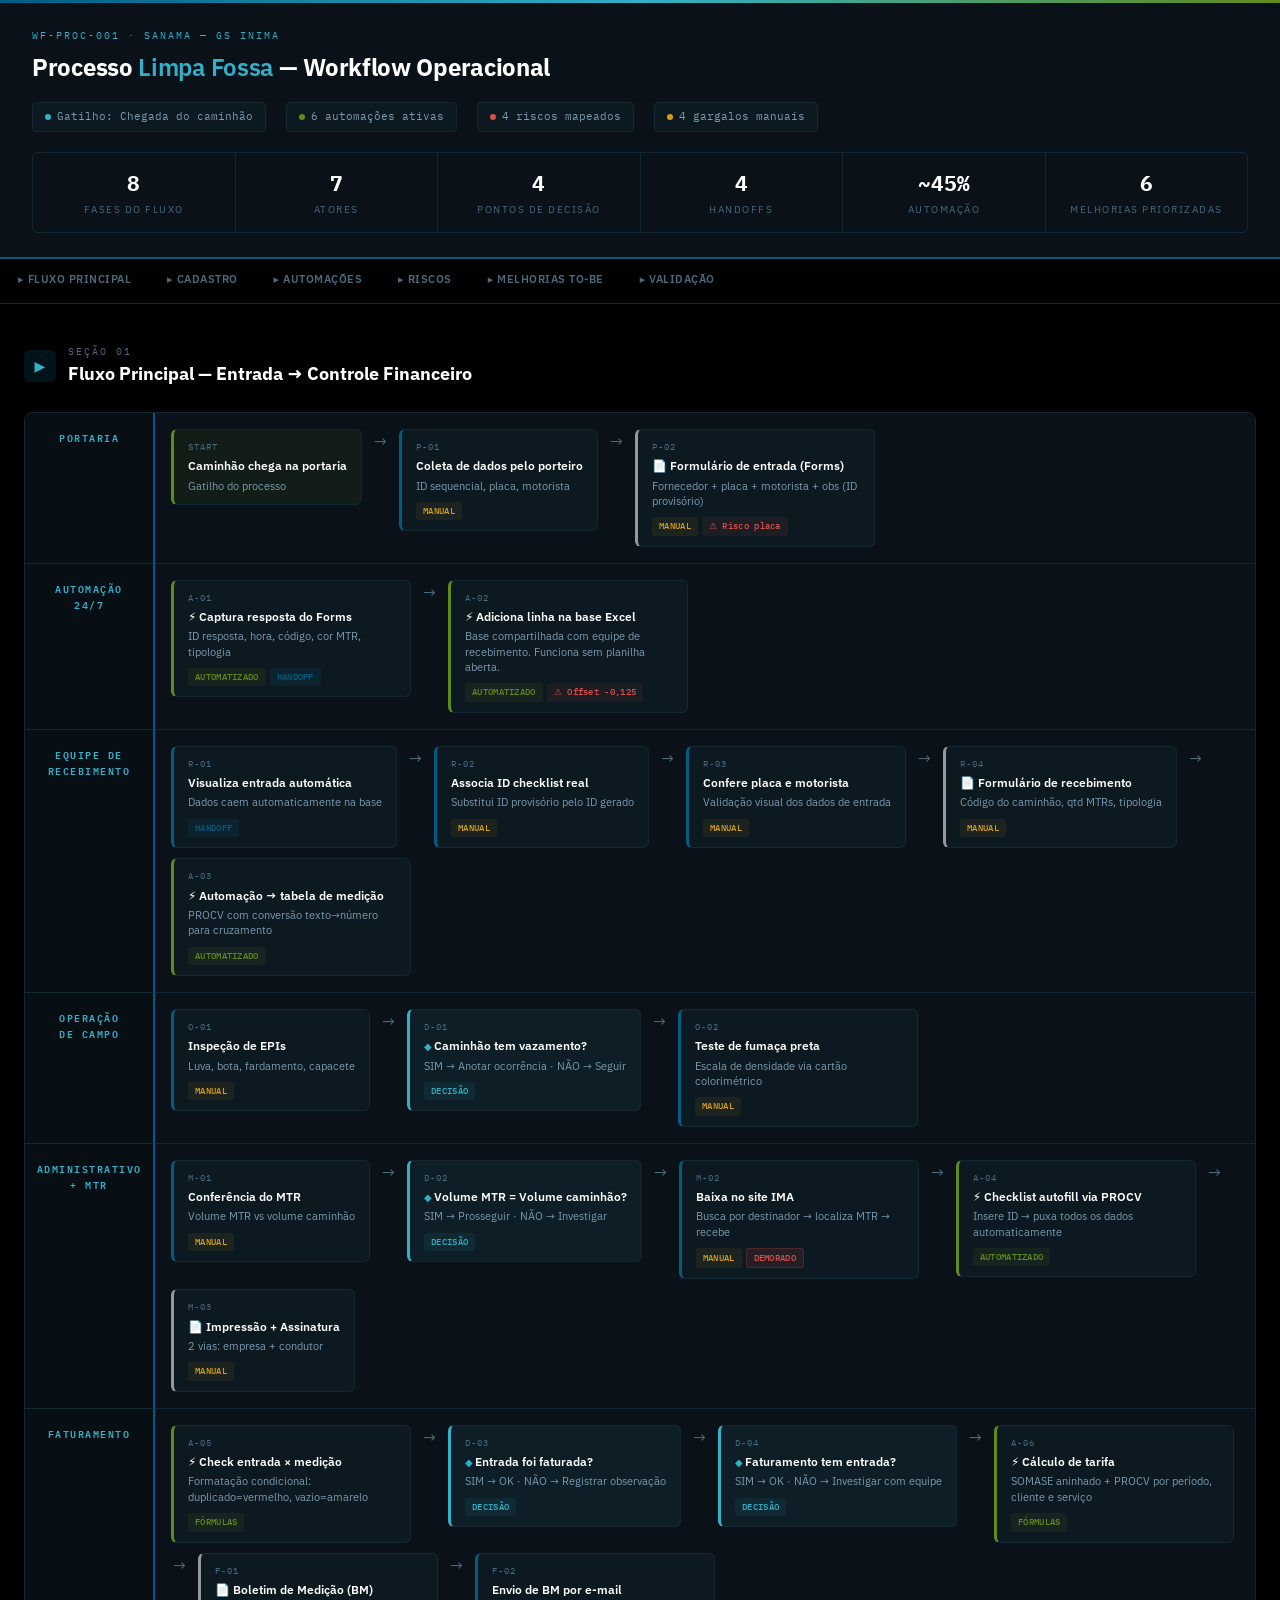
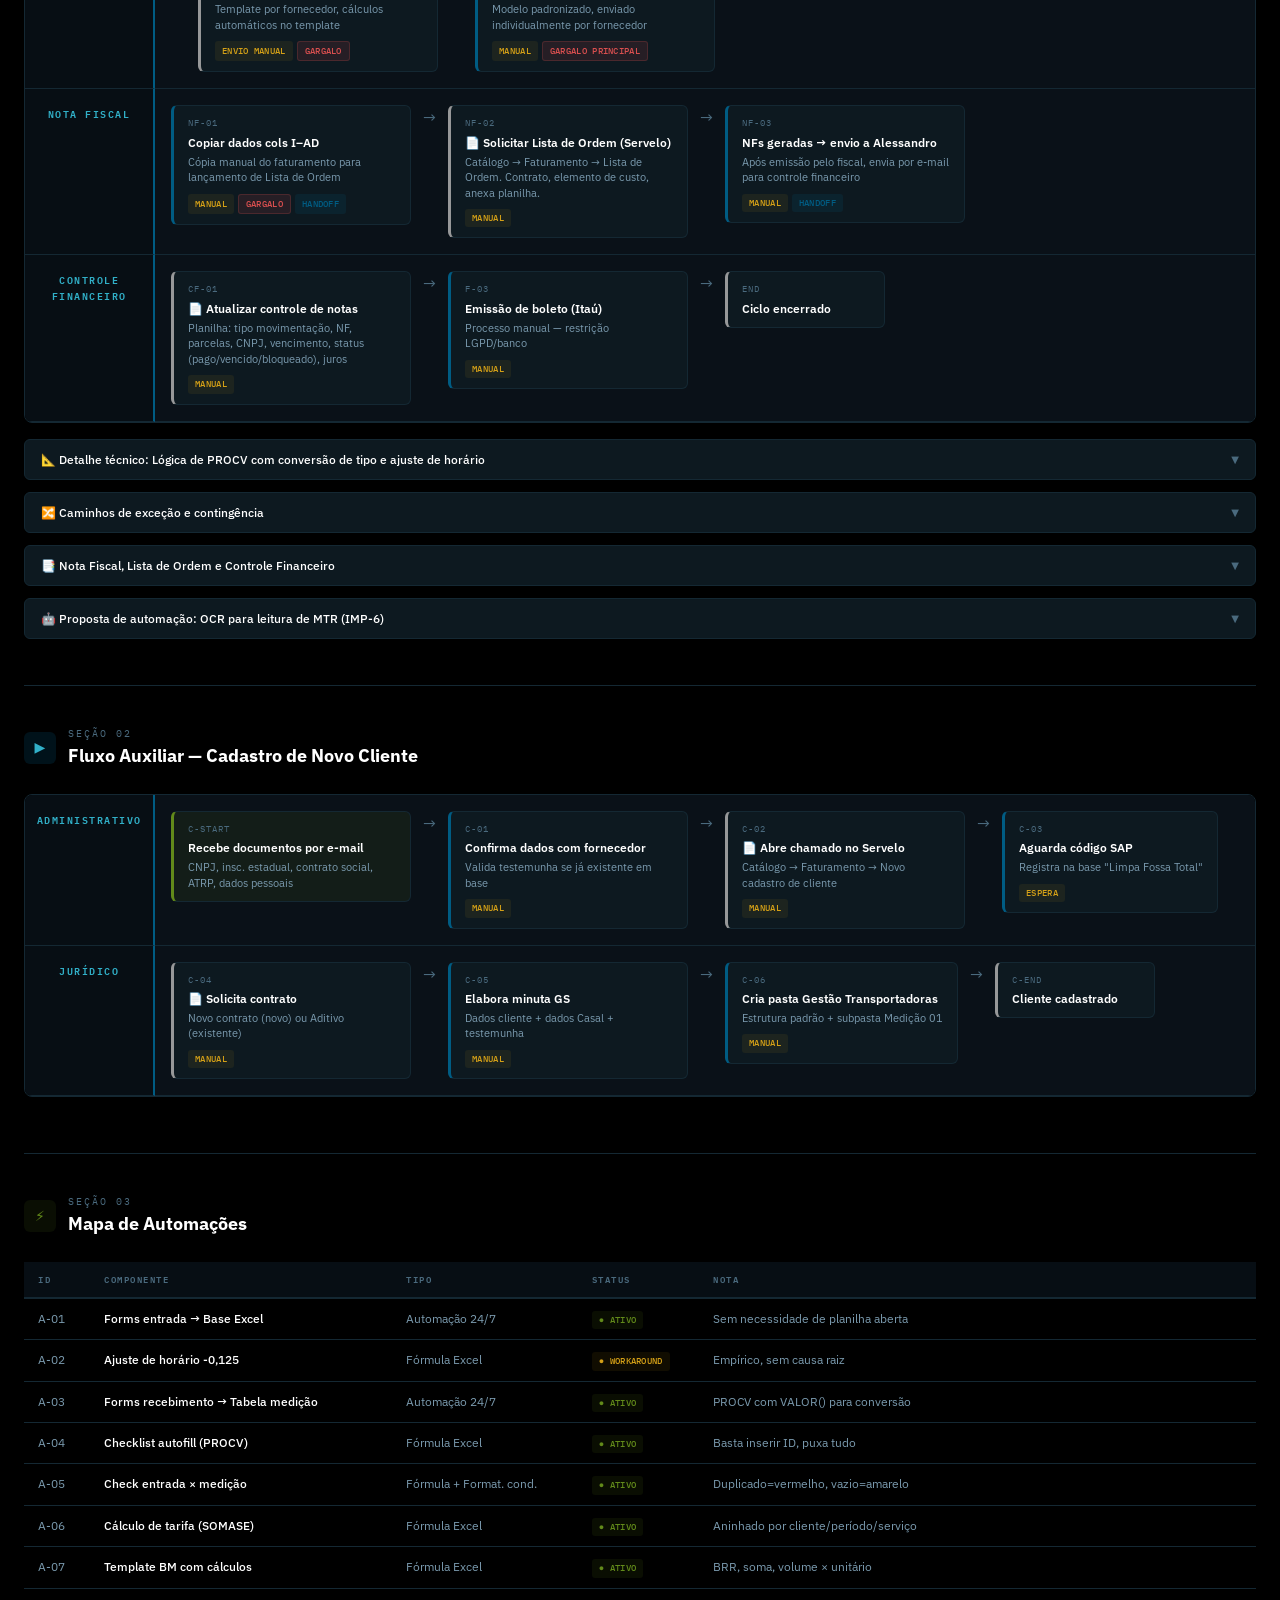
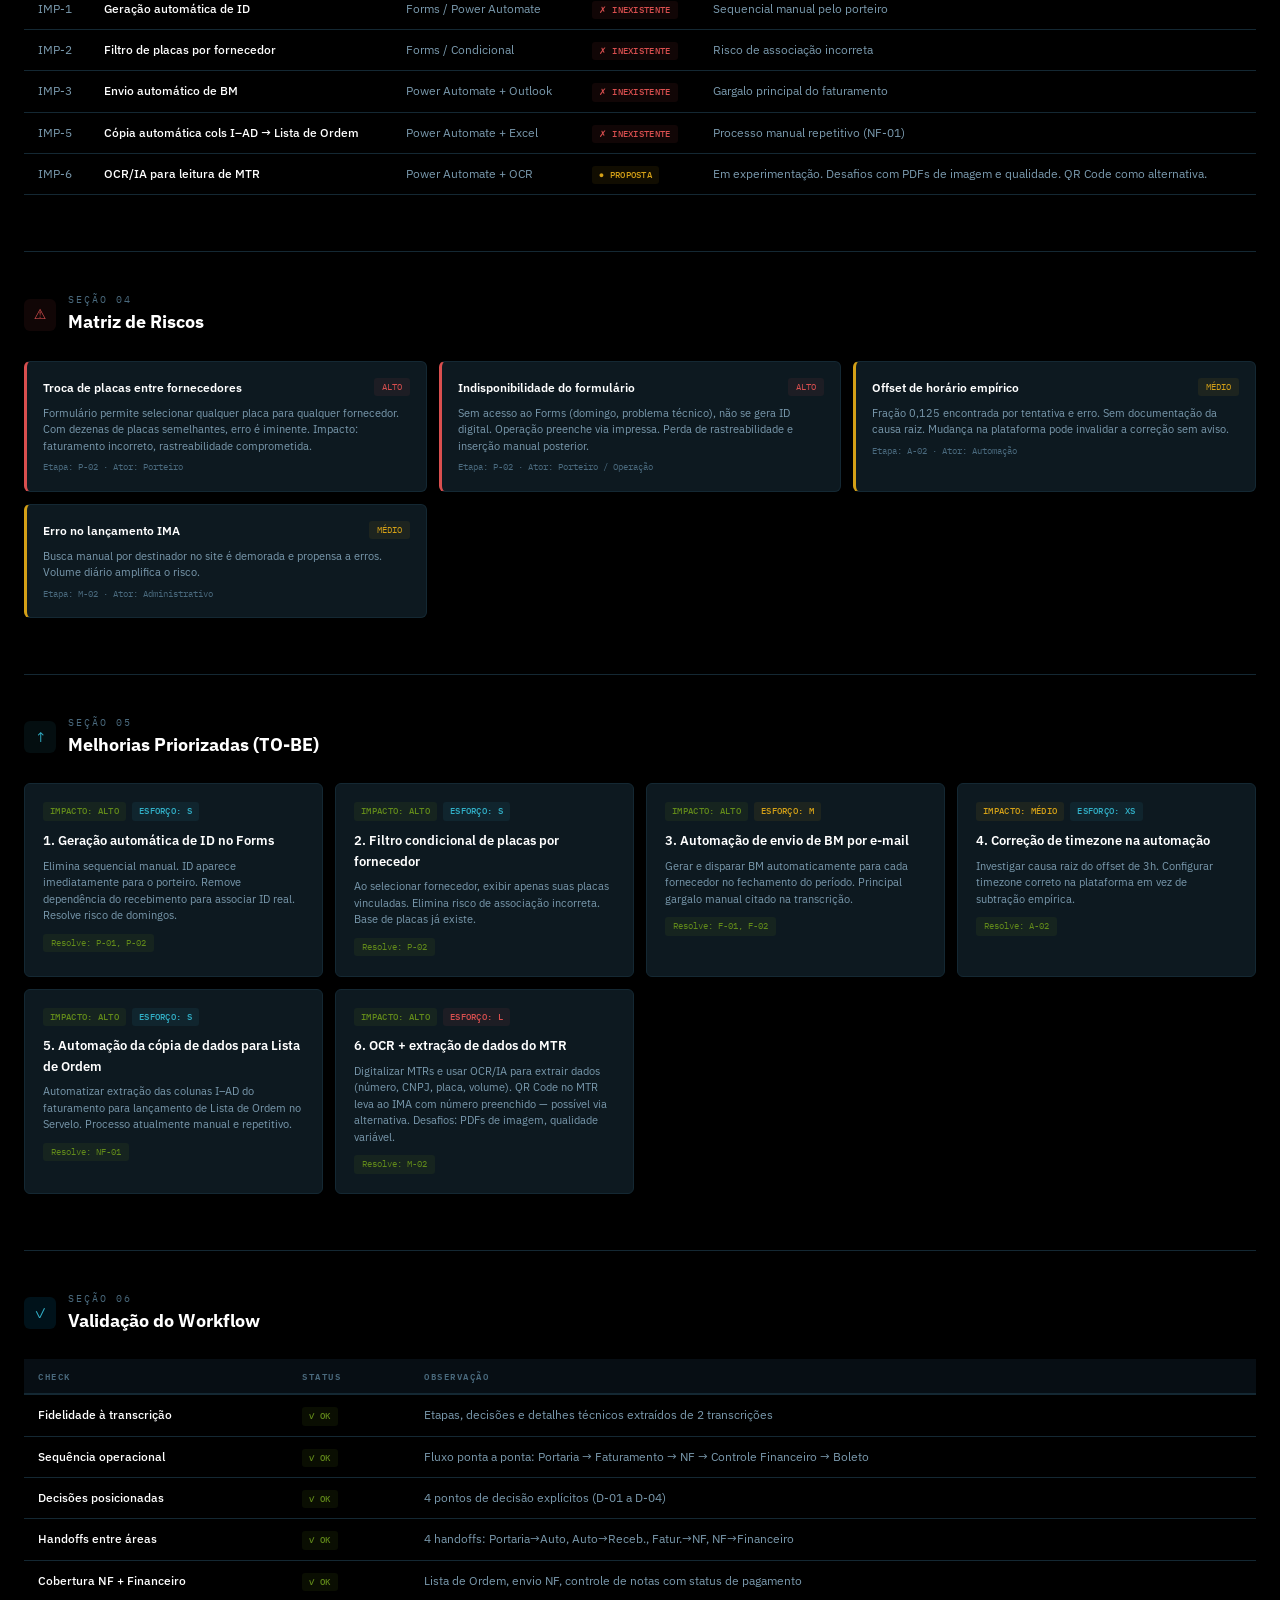
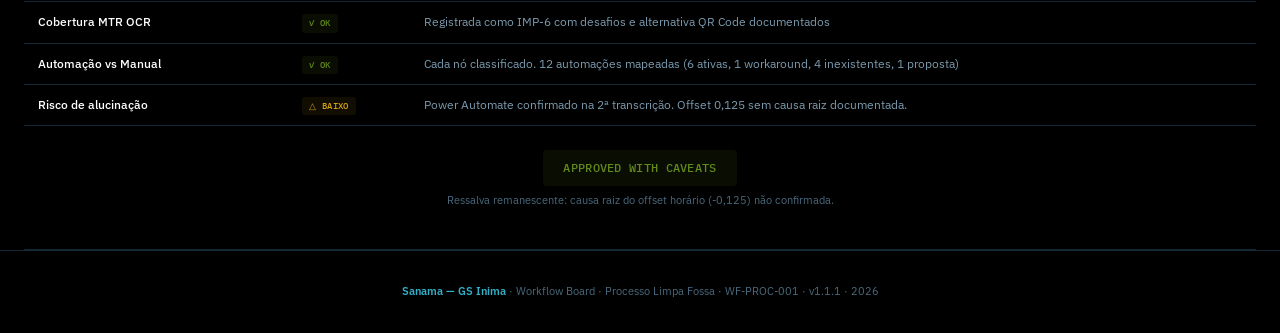
==== commit 344a6945: "fix: preencher IDs e tipos na tabela de automações" ====
--- a/index.html
+++ b/index.html
@@ -467,11 +467,11 @@
       <tr><td>A-05</td><td class="td-name">Check entrada × medição</td><td>Fórmula + Format. cond.</td><td><span class="badge b-auto">● ATIVO</span></td><td>Duplicado=vermelho, vazio=amarelo</td></tr>
       <tr><td>A-06</td><td class="td-name">Cálculo de tarifa (SOMASE)</td><td>Fórmula Excel</td><td><span class="badge b-auto">● ATIVO</span></td><td>Aninhado por cliente/período/serviço</td></tr>
       <tr><td>A-07</td><td class="td-name">Template BM com cálculos</td><td>Fórmula Excel</td><td><span class="badge b-auto">● ATIVO</span></td><td>BRR, soma, volume × unitário</td></tr>
-      <tr><td>—</td><td class="td-name">Geração automática de ID</td><td>—</td><td><span class="badge b-risk">✗ INEXISTENTE</span></td><td>Sequencial manual pelo porteiro</td></tr>
-      <tr><td>—</td><td class="td-name">Filtro de placas por fornecedor</td><td>—</td><td><span class="badge b-risk">✗ INEXISTENTE</span></td><td>Risco de associação incorreta</td></tr>
-      <tr><td>—</td><td class="td-name">Envio automático de BM</td><td>—</td><td><span class="badge b-risk">✗ INEXISTENTE</span></td><td>Gargalo principal do faturamento</td></tr>
-      <tr><td>—</td><td class="td-name">Cópia automática cols I–AD → Lista de Ordem</td><td>—</td><td><span class="badge b-risk">✗ INEXISTENTE</span></td><td>Processo manual repetitivo (NF-01)</td></tr>
-      <tr><td>—</td><td class="td-name">OCR/IA para leitura de MTR</td><td>Power Automate + OCR</td><td><span class="badge b-warning">● PROPOSTA</span></td><td>Em experimentação. Desafios com PDFs de imagem e qualidade. QR Code como alternativa.</td></tr>
+      <tr><td>IMP-1</td><td class="td-name">Geração automática de ID</td><td>Forms / Power Automate</td><td><span class="badge b-risk">✗ INEXISTENTE</span></td><td>Sequencial manual pelo porteiro</td></tr>
+      <tr><td>IMP-2</td><td class="td-name">Filtro de placas por fornecedor</td><td>Forms / Condicional</td><td><span class="badge b-risk">✗ INEXISTENTE</span></td><td>Risco de associação incorreta</td></tr>
+      <tr><td>IMP-3</td><td class="td-name">Envio automático de BM</td><td>Power Automate + Outlook</td><td><span class="badge b-risk">✗ INEXISTENTE</span></td><td>Gargalo principal do faturamento</td></tr>
+      <tr><td>IMP-5</td><td class="td-name">Cópia automática cols I–AD → Lista de Ordem</td><td>Power Automate + Excel</td><td><span class="badge b-risk">✗ INEXISTENTE</span></td><td>Processo manual repetitivo (NF-01)</td></tr>
+      <tr><td>IMP-6</td><td class="td-name">OCR/IA para leitura de MTR</td><td>Power Automate + OCR</td><td><span class="badge b-warning">● PROPOSTA</span></td><td>Em experimentação. Desafios com PDFs de imagem e qualidade. QR Code como alternativa.</td></tr>
     </tbody>
   </table>
 </section>
@@ -623,9 +623,9 @@
 </div><!-- /board -->
 
 <footer class="board-footer">
-  <strong>Sanama — GS Inima</strong> · Workflow Board · Processo Limpa Fossa · WF-PROC-001 · v1.1.0 · 2026
+  <strong>Sanama — GS Inima</strong> · Workflow Board · Processo Limpa Fossa · WF-PROC-001 · v1.1.1 · 2026
 </footer>
 
 <script src="app/js/board.js"></script>
 </body>
-</html>
+</html>
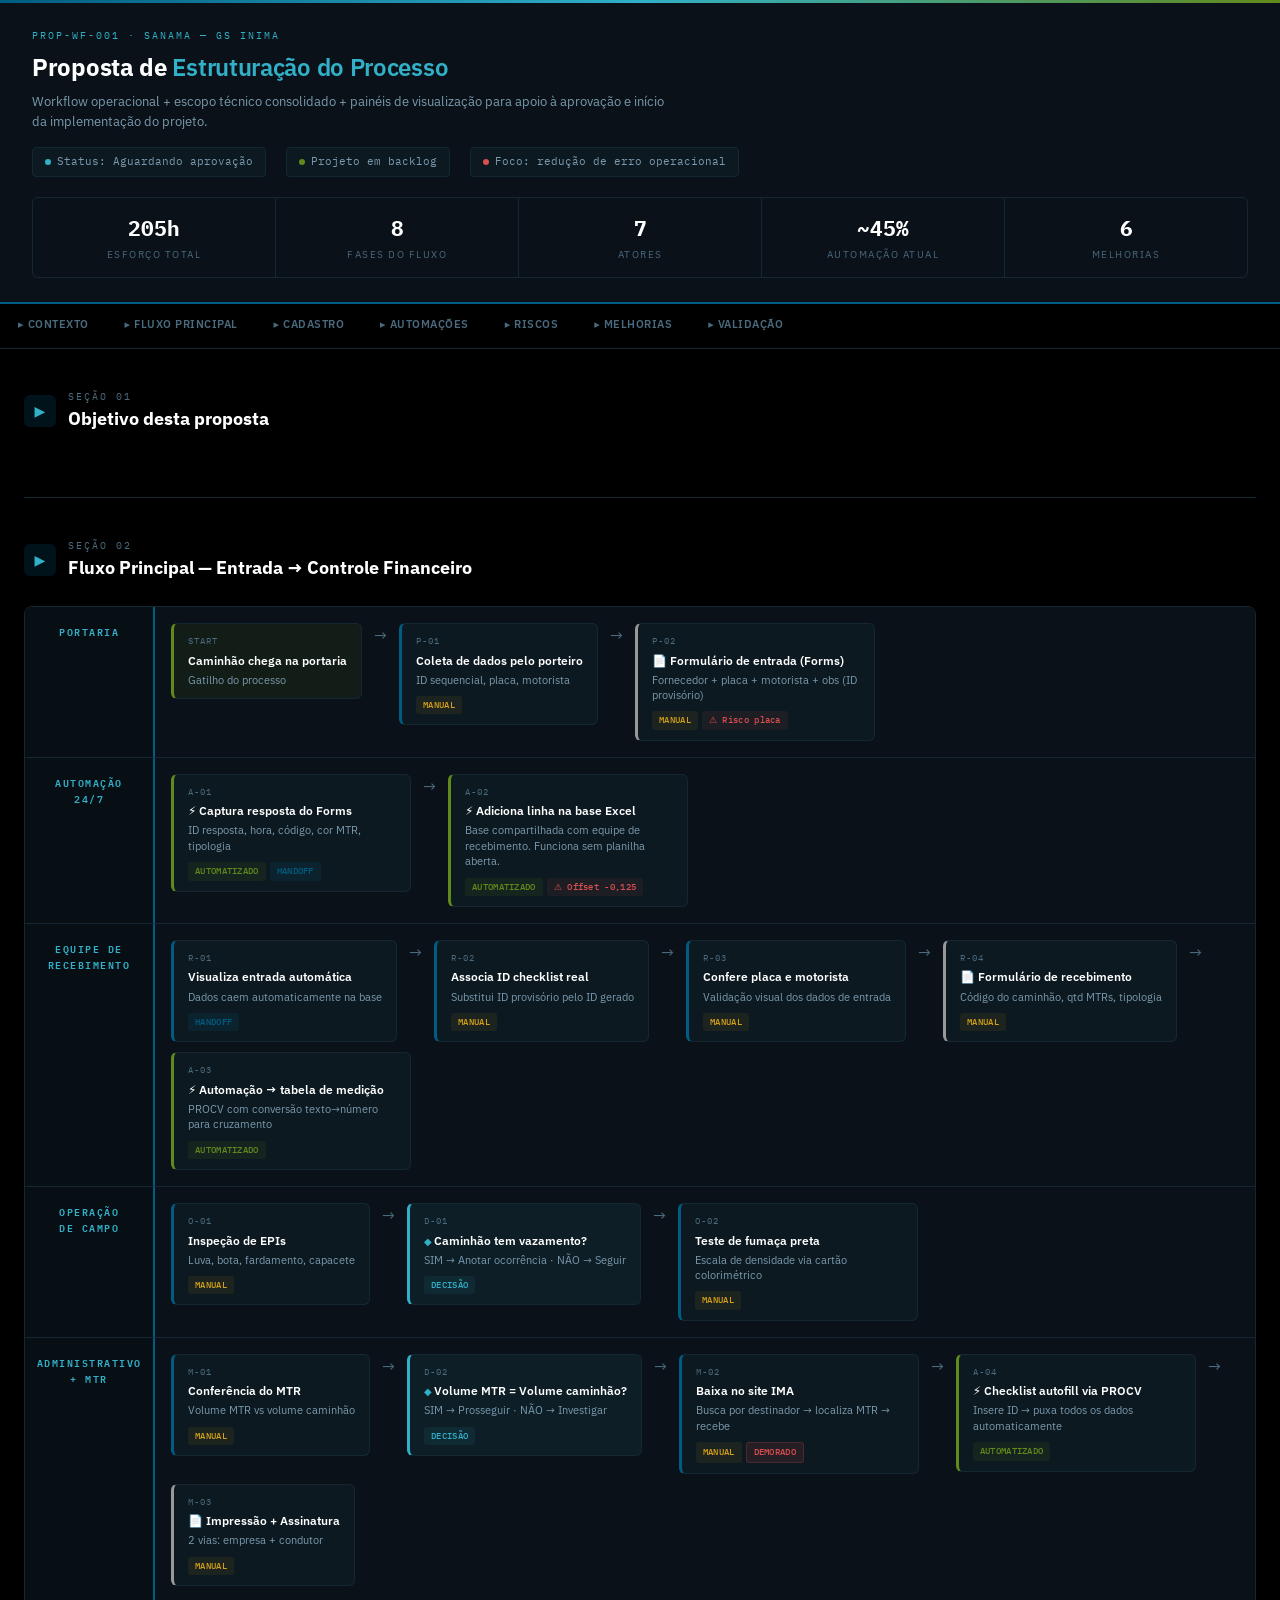
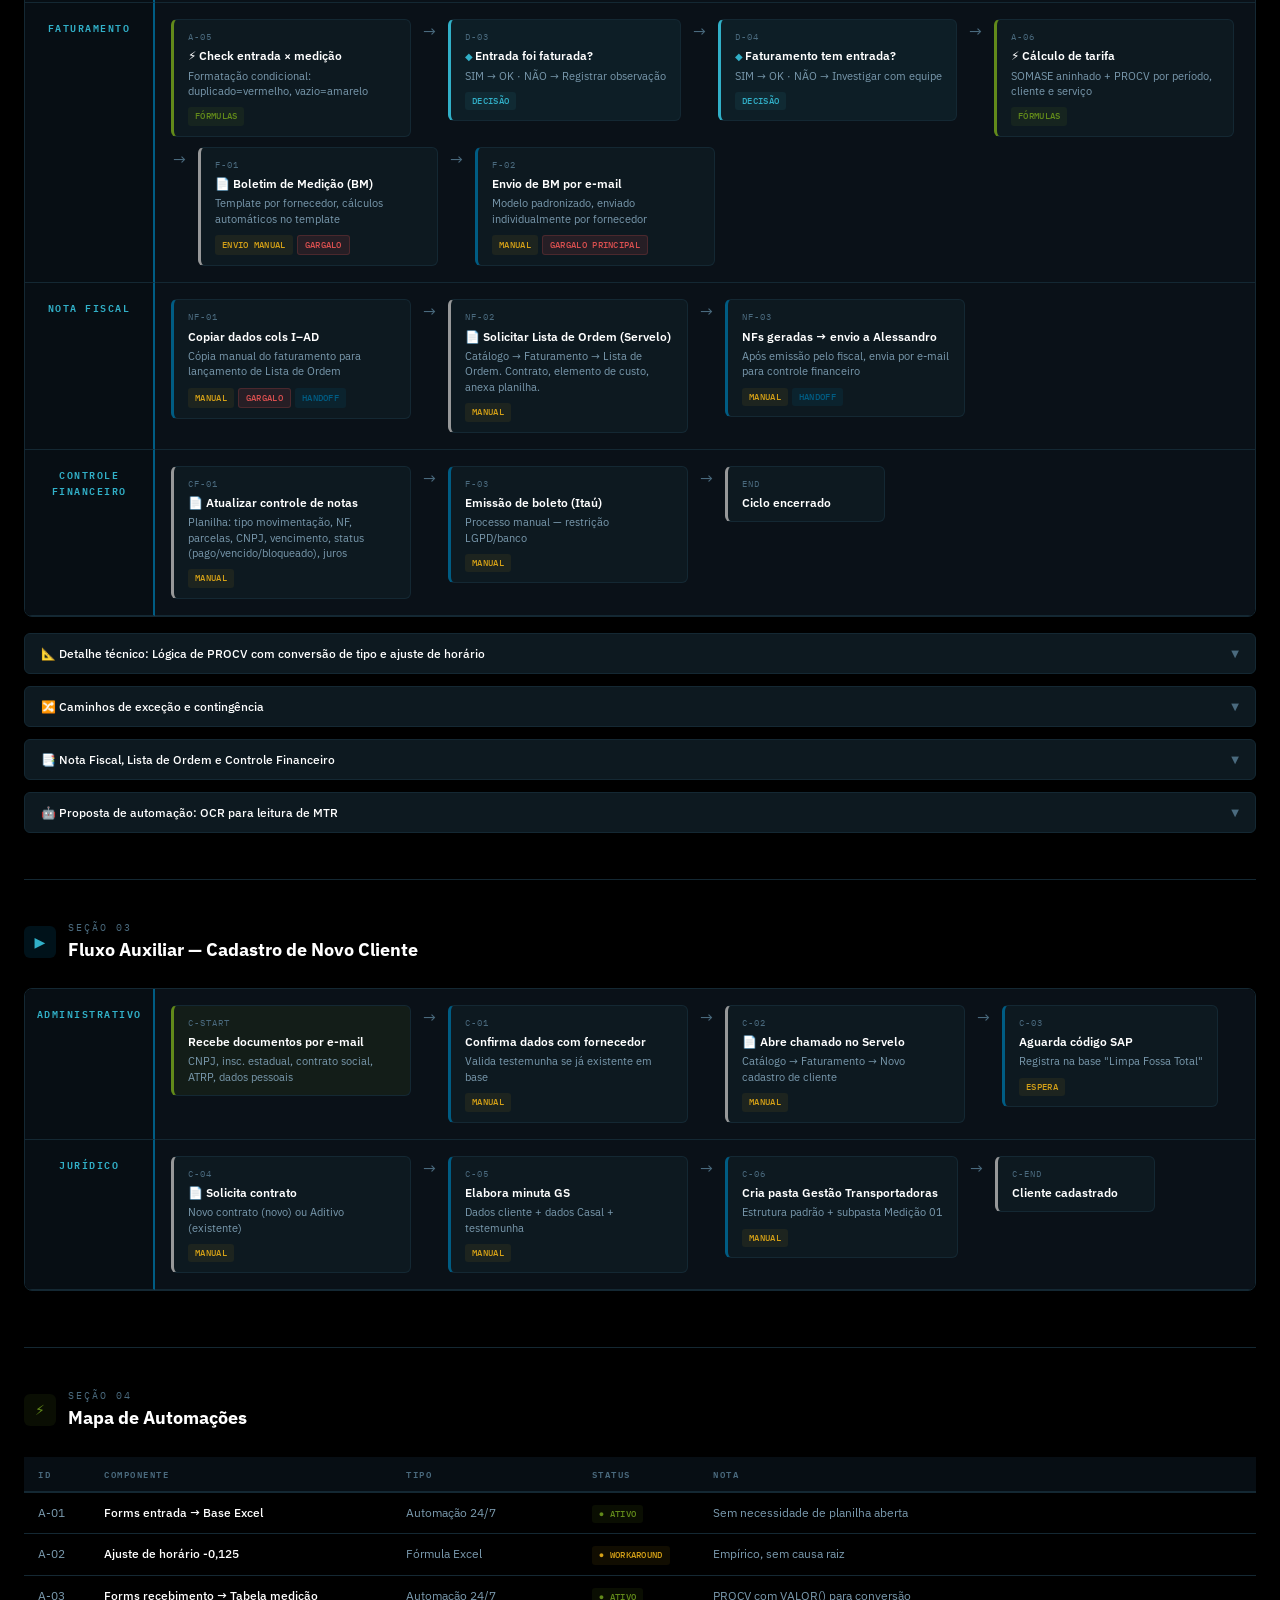
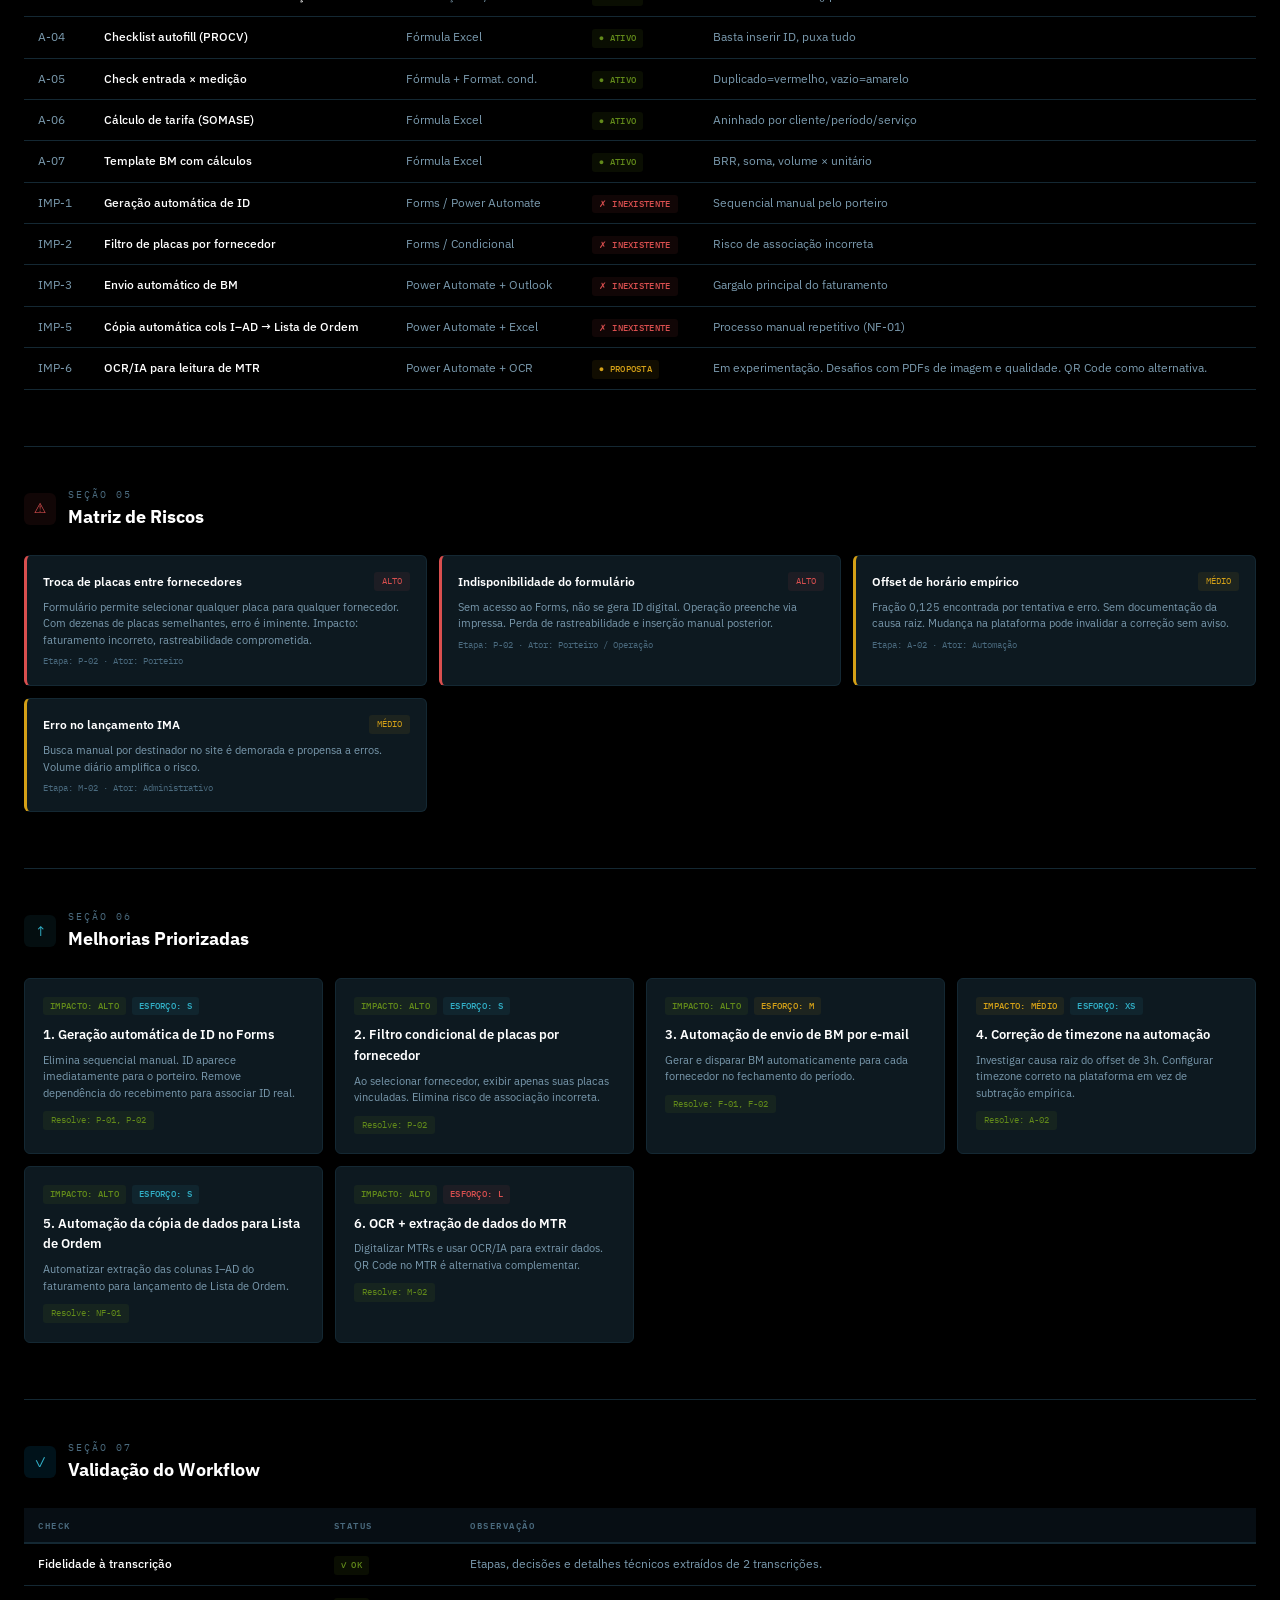
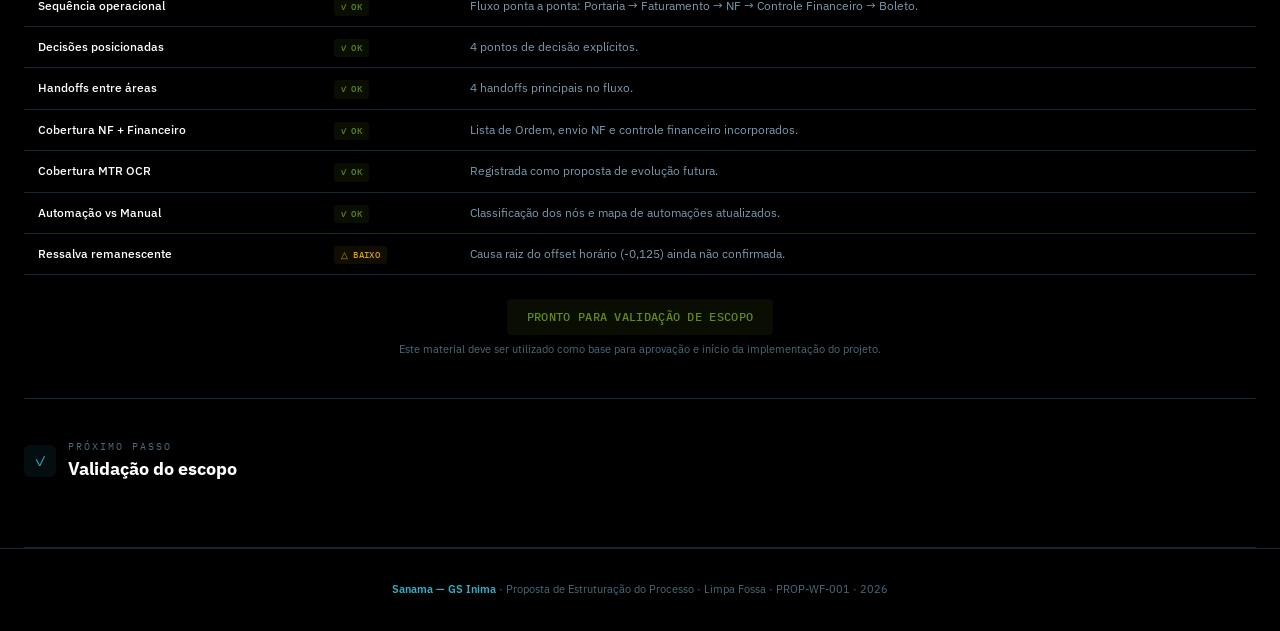
==== commit 345ff288: "feat: atualiza proposta executiva com escopo de 205h" ====
--- a/index.html
+++ b/index.html
@@ -3,85 +3,115 @@
 <head>
 <meta charset="UTF-8">
 <meta name="viewport" content="width=device-width, initial-scale=1.0">
-<title>Workflow Board — Processo Limpa Fossa | Sanama — GS Inima</title>
-<meta name="description" content="Painel operacional do processo Limpa Fossa — workflow completo da entrada de caminhões ao faturamento. Sanama — GS Inima.">
+<title>Proposta de Estruturação do Processo | Limpa Fossa | Sanama — GS Inima</title>
+<meta name="description" content="Proposta de estruturação do Processo Limpa Fossa, com workflow operacional, escopo técnico consolidado e visão executiva para aprovação do projeto.">
 <meta name="robots" content="index, follow">
 <meta name="author" content="Sanama — GS Inima">
 
-<!-- Open Graph -->
-<meta property="og:title" content="Workflow Board — Processo Limpa Fossa">
-<meta property="og:description" content="Painel operacional do processo Limpa Fossa — workflow completo da entrada de caminhões ao faturamento.">
+<meta property="og:title" content="Proposta de Estruturação do Processo | Limpa Fossa">
+<meta property="og:description" content="Workflow operacional, escopo técnico consolidado e visão executiva para aprovação do projeto.">
 <meta property="og:type" content="website">
 <meta property="og:locale" content="pt_BR">
 
-<!-- Favicon -->
 <link rel="icon" type="image/svg+xml" href="brand/favicon.svg">
 
-<!-- Fonts -->
 <link rel="preconnect" href="https://fonts.googleapis.com">
 <link rel="preconnect" href="https://fonts.gstatic.com" crossorigin>
 <link href="https://fonts.googleapis.com/css2?family=IBM+Plex+Sans:wght@400;500;600;700&family=IBM+Plex+Mono:wght@400;500&display=swap" rel="stylesheet">
 
-<!-- Styles: tokens → layout → components -->
 <link rel="stylesheet" href="app/css/brand-tokens.css">
 <link rel="stylesheet" href="app/css/layout.css">
 <link rel="stylesheet" href="app/css/components.css">
+
+<style>
+  .header-sub{
+    color: var(--text-muted);
+    font-size: 13px;
+    margin-top: 6px;
+    max-width: 640px;
+    line-height: 1.5;
+  }
+</style>
 </head>
 <body>
 
-<!-- ═══ BOARD HEADER ═══ -->
 <header class="board-header">
   <div class="header-top">
     <div>
-      <div class="header-id">WF-PROC-001 · Sanama — GS Inima</div>
-      <h1 class="header-title">Processo <span>Limpa Fossa</span> — Workflow Operacional</h1>
+      <div class="header-id">PROP-WF-001 · Sanama — GS Inima</div>
+      <h1 class="header-title">Proposta de <span>Estruturação do Processo</span></h1>
+      <p class="header-sub">
+        Workflow operacional + escopo técnico consolidado + painéis de visualização
+        para apoio à aprovação e início da implementação do projeto.
+      </p>
     </div>
     <div class="header-meta">
-      <div class="meta-chip"><span class="dot dot-info"></span> Gatilho: Chegada do caminhão</div>
-      <div class="meta-chip"><span class="dot dot-auto"></span> 6 automações ativas</div>
-      <div class="meta-chip"><span class="dot dot-risk"></span> 4 riscos mapeados</div>
-      <div class="meta-chip"><span class="dot dot-manual"></span> 4 gargalos manuais</div>
-    </div>
-  </div>
+      <div class="meta-chip"><span class="dot dot-info"></span> Status: Aguardando aprovação</div>
+      <div class="meta-chip"><span class="dot dot-auto"></span> Projeto em backlog</div>
+      <div class="meta-chip"><span class="dot dot-risk"></span> Foco: redução de erro operacional</div>
+    </div>
+  </div>
+
   <div class="kpi-strip">
+    <div class="kpi"><div class="kpi-val">205h</div><div class="kpi-label">Esforço total</div></div>
     <div class="kpi"><div class="kpi-val">8</div><div class="kpi-label">Fases do fluxo</div></div>
     <div class="kpi"><div class="kpi-val">7</div><div class="kpi-label">Atores</div></div>
-    <div class="kpi"><div class="kpi-val">4</div><div class="kpi-label">Pontos de decisão</div></div>
-    <div class="kpi"><div class="kpi-val">4</div><div class="kpi-label">Handoffs</div></div>
-    <div class="kpi"><div class="kpi-val">~45%</div><div class="kpi-label">Automação</div></div>
-    <div class="kpi"><div class="kpi-val">6</div><div class="kpi-label">Melhorias priorizadas</div></div>
+    <div class="kpi"><div class="kpi-val">~45%</div><div class="kpi-label">Automação atual</div></div>
+    <div class="kpi"><div class="kpi-val">6</div><div class="kpi-label">Melhorias</div></div>
   </div>
 </header>
 
-<!-- ═══ NAV ═══ -->
 <nav class="board-nav" id="board-nav">
   <div class="nav-inner">
+    <a href="#contexto">▸ Contexto</a>
     <a href="#fluxo">▸ Fluxo principal</a>
     <a href="#cadastro-flow">▸ Cadastro</a>
     <a href="#automacoes">▸ Automações</a>
     <a href="#riscos">▸ Riscos</a>
-    <a href="#melhorias">▸ Melhorias TO-BE</a>
+    <a href="#melhorias">▸ Melhorias</a>
     <a href="#validacao">▸ Validação</a>
   </div>
 </nav>
 
-<!-- ═══ MAIN BOARD ═══ -->
 <div class="board">
 
-<!-- ═══ FLUXO PRINCIPAL ═══ -->
+<section class="board-section" id="contexto">
+  <div class="section-bar">
+    <div class="section-icon flow">▶</div>
+    <div>
+      <div class="section-tag">Seção 01</div>
+      <div class="section-name">Objetivo desta proposta</div>
+    </div>
+  </div>
+
+  <div class="detail-body" style="display:block;">
+    <div class="detail-inner">
+      <p>
+        Esta proposta busca estruturar o Processo Limpa Fossa de forma clara, visual e validável,
+        reduzindo ambiguidade operacional, melhorando a leitura do fluxo ponta a ponta e criando
+        uma base mais segura para a futura implementação.
+      </p>
+
+      <p>
+        O material abaixo consolida as etapas principais do processo, os pontos críticos atuais,
+        as automações existentes, as melhorias priorizadas e a continuidade do fluxo até Nota Fiscal
+        e Controle Financeiro.
+      </p>
+    </div>
+  </div>
+</section>
+
 <section class="board-section" id="fluxo">
   <div class="section-bar">
     <div class="section-icon flow">▶</div>
     <div>
-      <div class="section-tag">Seção 01</div>
+      <div class="section-tag">Seção 02</div>
       <div class="section-name">Fluxo Principal — Entrada → Controle Financeiro</div>
     </div>
   </div>
 
-  <!-- SWIMLANE BOARD -->
   <div class="swimlane-board">
 
-    <!-- PORTARIA -->
     <div class="swim-label"><div class="swim-label-text">Portaria</div></div>
     <div class="swim-content">
       <div class="node node-start">
@@ -105,7 +135,6 @@
       </div>
     </div>
 
-    <!-- AUTOMAÇÃO -->
     <div class="swim-label"><div class="swim-label-text">Automação<br>24/7</div></div>
     <div class="swim-content">
       <div class="node node-auto">
@@ -123,7 +152,6 @@
       </div>
     </div>
 
-    <!-- RECEBIMENTO -->
     <div class="swim-label"><div class="swim-label-text">Equipe de<br>Recebimento</div></div>
     <div class="swim-content">
       <div class="node node-process">
@@ -162,7 +190,6 @@
       </div>
     </div>
 
-    <!-- OPERAÇÃO -->
     <div class="swim-label"><div class="swim-label-text">Operação<br>de Campo</div></div>
     <div class="swim-content">
       <div class="node node-process">
@@ -187,7 +214,6 @@
       </div>
     </div>
 
-    <!-- ADMINISTRATIVO + MTR -->
     <div class="swim-label"><div class="swim-label-text">Administrativo<br>+ MTR</div></div>
     <div class="swim-content">
       <div class="node node-process">
@@ -226,7 +252,6 @@
       </div>
     </div>
 
-    <!-- FATURAMENTO -->
     <div class="swim-label"><div class="swim-label-text">Faturamento</div></div>
     <div class="swim-content">
       <div class="node node-auto">
@@ -272,7 +297,6 @@
       </div>
     </div>
 
-    <!-- NOTA FISCAL -->
     <div class="swim-label"><div class="swim-label-text">Nota Fiscal</div></div>
     <div class="swim-content">
       <div class="node node-process">
@@ -297,7 +321,6 @@
       </div>
     </div>
 
-    <!-- CONTROLE FINANCEIRO -->
     <div class="swim-label"><div class="swim-label-text">Controle<br>Financeiro</div></div>
     <div class="swim-content">
       <div class="node node-document">
@@ -321,7 +344,6 @@
     </div>
   </div>
 
-  <!-- Expandable: Detalhes técnicos -->
   <button class="detail-toggle" onclick="toggleDetail(this)">
     <span>📐 Detalhe técnico: Lógica de PROCV com conversão de tipo e ajuste de horário</span>
     <span class="chevron">▼</span>
@@ -334,7 +356,6 @@
     </div>
   </div>
 
-  <!-- Expandable: Exceções -->
   <button class="detail-toggle" onclick="toggleDetail(this)">
     <span>🔀 Caminhos de exceção e contingência</span>
     <span class="chevron">▼</span>
@@ -347,38 +368,35 @@
     </div>
   </div>
 
-  <!-- Expandable: Nota Fiscal + Controle Financeiro -->
   <button class="detail-toggle" onclick="toggleDetail(this)">
     <span>📑 Nota Fiscal, Lista de Ordem e Controle Financeiro</span>
     <span class="chevron">▼</span>
   </button>
   <div class="detail-body">
     <div class="detail-inner">
-      <strong>Lista de Ordem:</strong> Após clientes confirmarem (ou após 2 dias sem retorno), copia-se manualmente as colunas I a AD da planilha de faturamento. Solicitação via Servelo: Catálogo → Faturamento → Lista de Ordem. Campos fixos: contrato, elemento de custo. Anexa planilha e informa referência (ex: "Lista de Ordem nº 142").<br><br>
-      <strong>Controle Financeiro:</strong> Planilha gerida por Alessandro. Campos: tipo de movimentação (entrada, parcelamento, adiantamento), número NF, parcela atual / total, CNPJ, data de lançamento, valor emitido, vencimento, dias bloqueados, data de bloqueio, tratativa, data de pagamento, valor recebido, juros, receita/despesas. Fórmula de status: se vencido, calcula diferença entre data de bloqueio e vencimento. Campos de receita/despesas raramente preenchidos na prática.
-    </div>
-  </div>
-
-  <!-- Expandable: MTR OCR proposta -->
+      <strong>Lista de Ordem:</strong> Após clientes confirmarem (ou após 2 dias sem retorno), copia-se manualmente as colunas I a AD da planilha de faturamento. Solicitação via Servelo: Catálogo → Faturamento → Lista de Ordem. Campos fixos: contrato, elemento de custo. Anexa planilha e informa referência.<br><br>
+      <strong>Controle Financeiro:</strong> Planilha gerida por Alessandro. Campos: tipo de movimentação, NF, parcelas, CNPJ, datas, vencimento, status, juros e tratativas.
+    </div>
+  </div>
+
   <button class="detail-toggle" onclick="toggleDetail(this)">
-    <span>🤖 Proposta de automação: OCR para leitura de MTR (IMP-6)</span>
+    <span>🤖 Proposta de automação: OCR para leitura de MTR</span>
     <span class="chevron">▼</span>
   </button>
   <div class="detail-body">
     <div class="detail-inner">
-      <strong>Conceito:</strong> Digitalizar todos os MTRs do dia no final do expediente. Automação (Power Automate + OCR/IA) lê os documentos e extrai: número MTR, razão social do gerador, CNPJ, transportador, placa, motorista, código IBAMA, volume (litros/m³/ton).<br><br>
-      <strong>Desafios identificados:</strong> Os MTRs são PDFs de imagem (não copiáveis). A qualidade da cópia varia e causa dificuldade para OCR reconhecer números. O campo de assinatura do motorista é manuscrito, não digitado — difícil de extrair automaticamente.<br><br>
-      <strong>Via alternativa (QR Code):</strong> Cada MTR possui QR Code que redireciona ao site do IMA com o número do MTR já preenchido na tela de consulta. Possível via de extração de dados via scraping ou API do IMA — mas até o momento não há API disponível.
-    </div>
-  </div>
-</section>
-
-<!-- ═══ FLUXO CADASTRO ═══ -->
+      <strong>Conceito:</strong> Digitalizar MTRs do dia e usar automação com OCR para extrair dados do documento.<br><br>
+      <strong>Desafios:</strong> PDFs de imagem, qualidade variável da cópia e assinatura manuscrita dificultam leitura automática.<br><br>
+      <strong>Alternativa:</strong> Uso do QR Code do MTR como caminho de consulta ao IMA.
+    </div>
+  </div>
+</section>
+
 <section class="board-section" id="cadastro-flow">
   <div class="section-bar">
     <div class="section-icon flow">▶</div>
     <div>
-      <div class="section-tag">Seção 02</div>
+      <div class="section-tag">Seção 03</div>
       <div class="section-name">Fluxo Auxiliar — Cadastro de Novo Cliente</div>
     </div>
   </div>
@@ -445,12 +463,11 @@
   </div>
 </section>
 
-<!-- ═══ AUTOMAÇÕES ═══ -->
 <section class="board-section" id="automacoes">
   <div class="section-bar">
     <div class="section-icon auto">⚡</div>
     <div>
-      <div class="section-tag">Seção 03</div>
+      <div class="section-tag">Seção 04</div>
       <div class="section-name">Mapa de Automações</div>
     </div>
   </div>
@@ -476,12 +493,11 @@
   </table>
 </section>
 
-<!-- ═══ RISCOS ═══ -->
 <section class="board-section" id="riscos">
   <div class="section-bar">
     <div class="section-icon risk">⚠</div>
     <div>
-      <div class="section-tag">Seção 04</div>
+      <div class="section-tag">Seção 05</div>
       <div class="section-name">Matriz de Riscos</div>
     </div>
   </div>
@@ -500,7 +516,7 @@
         <div class="risk-title">Indisponibilidade do formulário</div>
         <span class="risk-level rl-high">ALTO</span>
       </div>
-      <div class="risk-desc">Sem acesso ao Forms (domingo, problema técnico), não se gera ID digital. Operação preenche via impressa. Perda de rastreabilidade e inserção manual posterior.</div>
+      <div class="risk-desc">Sem acesso ao Forms, não se gera ID digital. Operação preenche via impressa. Perda de rastreabilidade e inserção manual posterior.</div>
       <div class="risk-step">Etapa: P-02 · Ator: Porteiro / Operação</div>
     </div>
     <div class="risk-card medium">
@@ -522,13 +538,12 @@
   </div>
 </section>
 
-<!-- ═══ MELHORIAS ═══ -->
 <section class="board-section" id="melhorias">
   <div class="section-bar">
     <div class="section-icon improve">↑</div>
     <div>
-      <div class="section-tag">Seção 05</div>
-      <div class="section-name">Melhorias Priorizadas (TO-BE)</div>
+      <div class="section-tag">Seção 06</div>
+      <div class="section-name">Melhorias Priorizadas</div>
     </div>
   </div>
 
@@ -539,7 +554,7 @@
         <span class="badge b-decision">ESFORÇO: S</span>
       </div>
       <div class="improve-title">1. Geração automática de ID no Forms</div>
-      <div class="improve-desc">Elimina sequencial manual. ID aparece imediatamente para o porteiro. Remove dependência do recebimento para associar ID real. Resolve risco de domingos.</div>
+      <div class="improve-desc">Elimina sequencial manual. ID aparece imediatamente para o porteiro. Remove dependência do recebimento para associar ID real.</div>
       <div class="improve-target">Resolve: P-01, P-02</div>
     </div>
     <div class="improve-card">
@@ -548,7 +563,7 @@
         <span class="badge b-decision">ESFORÇO: S</span>
       </div>
       <div class="improve-title">2. Filtro condicional de placas por fornecedor</div>
-      <div class="improve-desc">Ao selecionar fornecedor, exibir apenas suas placas vinculadas. Elimina risco de associação incorreta. Base de placas já existe.</div>
+      <div class="improve-desc">Ao selecionar fornecedor, exibir apenas suas placas vinculadas. Elimina risco de associação incorreta.</div>
       <div class="improve-target">Resolve: P-02</div>
     </div>
     <div class="improve-card">
@@ -557,7 +572,7 @@
         <span class="badge b-warning">ESFORÇO: M</span>
       </div>
       <div class="improve-title">3. Automação de envio de BM por e-mail</div>
-      <div class="improve-desc">Gerar e disparar BM automaticamente para cada fornecedor no fechamento do período. Principal gargalo manual citado na transcrição.</div>
+      <div class="improve-desc">Gerar e disparar BM automaticamente para cada fornecedor no fechamento do período.</div>
       <div class="improve-target">Resolve: F-01, F-02</div>
     </div>
     <div class="improve-card">
@@ -575,7 +590,7 @@
         <span class="badge b-decision">ESFORÇO: S</span>
       </div>
       <div class="improve-title">5. Automação da cópia de dados para Lista de Ordem</div>
-      <div class="improve-desc">Automatizar extração das colunas I–AD do faturamento para lançamento de Lista de Ordem no Servelo. Processo atualmente manual e repetitivo.</div>
+      <div class="improve-desc">Automatizar extração das colunas I–AD do faturamento para lançamento de Lista de Ordem.</div>
       <div class="improve-target">Resolve: NF-01</div>
     </div>
     <div class="improve-card">
@@ -584,18 +599,17 @@
         <span class="badge b-risk">ESFORÇO: L</span>
       </div>
       <div class="improve-title">6. OCR + extração de dados do MTR</div>
-      <div class="improve-desc">Digitalizar MTRs e usar OCR/IA para extrair dados (número, CNPJ, placa, volume). QR Code no MTR leva ao IMA com número preenchido — possível via alternativa. Desafios: PDFs de imagem, qualidade variável.</div>
+      <div class="improve-desc">Digitalizar MTRs e usar OCR/IA para extrair dados. QR Code no MTR é alternativa complementar.</div>
       <div class="improve-target">Resolve: M-02</div>
     </div>
   </div>
 </section>
 
-<!-- ═══ VALIDAÇÃO ═══ -->
 <section class="board-section" id="validacao">
   <div class="section-bar">
     <div class="section-icon flow">✓</div>
     <div>
-      <div class="section-tag">Seção 06</div>
+      <div class="section-tag">Seção 07</div>
       <div class="section-name">Validação do Workflow</div>
     </div>
   </div>
@@ -603,27 +617,46 @@
   <table class="auto-table">
     <thead><tr><th>Check</th><th>Status</th><th>Observação</th></tr></thead>
     <tbody>
-      <tr><td class="td-name">Fidelidade à transcrição</td><td><span class="badge b-auto">✓ OK</span></td><td>Etapas, decisões e detalhes técnicos extraídos de 2 transcrições</td></tr>
-      <tr><td class="td-name">Sequência operacional</td><td><span class="badge b-auto">✓ OK</span></td><td>Fluxo ponta a ponta: Portaria → Faturamento → NF → Controle Financeiro → Boleto</td></tr>
-      <tr><td class="td-name">Decisões posicionadas</td><td><span class="badge b-auto">✓ OK</span></td><td>4 pontos de decisão explícitos (D-01 a D-04)</td></tr>
-      <tr><td class="td-name">Handoffs entre áreas</td><td><span class="badge b-auto">✓ OK</span></td><td>4 handoffs: Portaria→Auto, Auto→Receb., Fatur.→NF, NF→Financeiro</td></tr>
-      <tr><td class="td-name">Cobertura NF + Financeiro</td><td><span class="badge b-auto">✓ OK</span></td><td>Lista de Ordem, envio NF, controle de notas com status de pagamento</td></tr>
-      <tr><td class="td-name">Cobertura MTR OCR</td><td><span class="badge b-auto">✓ OK</span></td><td>Registrada como IMP-6 com desafios e alternativa QR Code documentados</td></tr>
-      <tr><td class="td-name">Automação vs Manual</td><td><span class="badge b-auto">✓ OK</span></td><td>Cada nó classificado. 12 automações mapeadas (6 ativas, 1 workaround, 4 inexistentes, 1 proposta)</td></tr>
-      <tr><td class="td-name">Risco de alucinação</td><td><span class="badge b-warning">△ BAIXO</span></td><td>Power Automate confirmado na 2ª transcrição. Offset 0,125 sem causa raiz documentada.</td></tr>
+      <tr><td class="td-name">Fidelidade à transcrição</td><td><span class="badge b-auto">✓ OK</span></td><td>Etapas, decisões e detalhes técnicos extraídos de 2 transcrições.</td></tr>
+      <tr><td class="td-name">Sequência operacional</td><td><span class="badge b-auto">✓ OK</span></td><td>Fluxo ponta a ponta: Portaria → Faturamento → NF → Controle Financeiro → Boleto.</td></tr>
+      <tr><td class="td-name">Decisões posicionadas</td><td><span class="badge b-auto">✓ OK</span></td><td>4 pontos de decisão explícitos.</td></tr>
+      <tr><td class="td-name">Handoffs entre áreas</td><td><span class="badge b-auto">✓ OK</span></td><td>4 handoffs principais no fluxo.</td></tr>
+      <tr><td class="td-name">Cobertura NF + Financeiro</td><td><span class="badge b-auto">✓ OK</span></td><td>Lista de Ordem, envio NF e controle financeiro incorporados.</td></tr>
+      <tr><td class="td-name">Cobertura MTR OCR</td><td><span class="badge b-auto">✓ OK</span></td><td>Registrada como proposta de evolução futura.</td></tr>
+      <tr><td class="td-name">Automação vs Manual</td><td><span class="badge b-auto">✓ OK</span></td><td>Classificação dos nós e mapa de automações atualizados.</td></tr>
+      <tr><td class="td-name">Ressalva remanescente</td><td><span class="badge b-warning">△ BAIXO</span></td><td>Causa raiz do offset horário (-0,125) ainda não confirmada.</td></tr>
     </tbody>
   </table>
 
   <div class="validation-status">
-    <span class="badge b-auto" style="font-size:12px;padding:8px 20px;border-radius:4px;">APPROVED WITH CAVEATS</span>
-    <p>Ressalva remanescente: causa raiz do offset horário (-0,125) não confirmada.</p>
-  </div>
-</section>
-
-</div><!-- /board -->
+    <span class="badge b-auto" style="font-size:12px;padding:8px 20px;border-radius:4px;">PRONTO PARA VALIDAÇÃO DE ESCOPO</span>
+    <p>Este material deve ser utilizado como base para aprovação e início da implementação do projeto.</p>
+  </div>
+</section>
+
+<section class="board-section" id="proximo-passo">
+  <div class="section-bar">
+    <div class="section-icon improve">✓</div>
+    <div>
+      <div class="section-tag">Próximo passo</div>
+      <div class="section-name">Validação do escopo</div>
+    </div>
+  </div>
+
+  <div class="detail-body" style="display:block;">
+    <div class="detail-inner">
+      <p>
+        Com a validação deste material e do escopo consolidado de 205 horas, o projeto poderá seguir
+        para a etapa de implementação, utilizando esta estrutura como base de execução.
+      </p>
+    </div>
+  </div>
+</section>
+
+</div>
 
 <footer class="board-footer">
-  <strong>Sanama — GS Inima</strong> · Workflow Board · Processo Limpa Fossa · WF-PROC-001 · v1.1.1 · 2026
+  <strong>Sanama — GS Inima</strong> · Proposta de Estruturação do Processo · Limpa Fossa · PROP-WF-001 · 2026
 </footer>
 
 <script src="app/js/board.js"></script>
